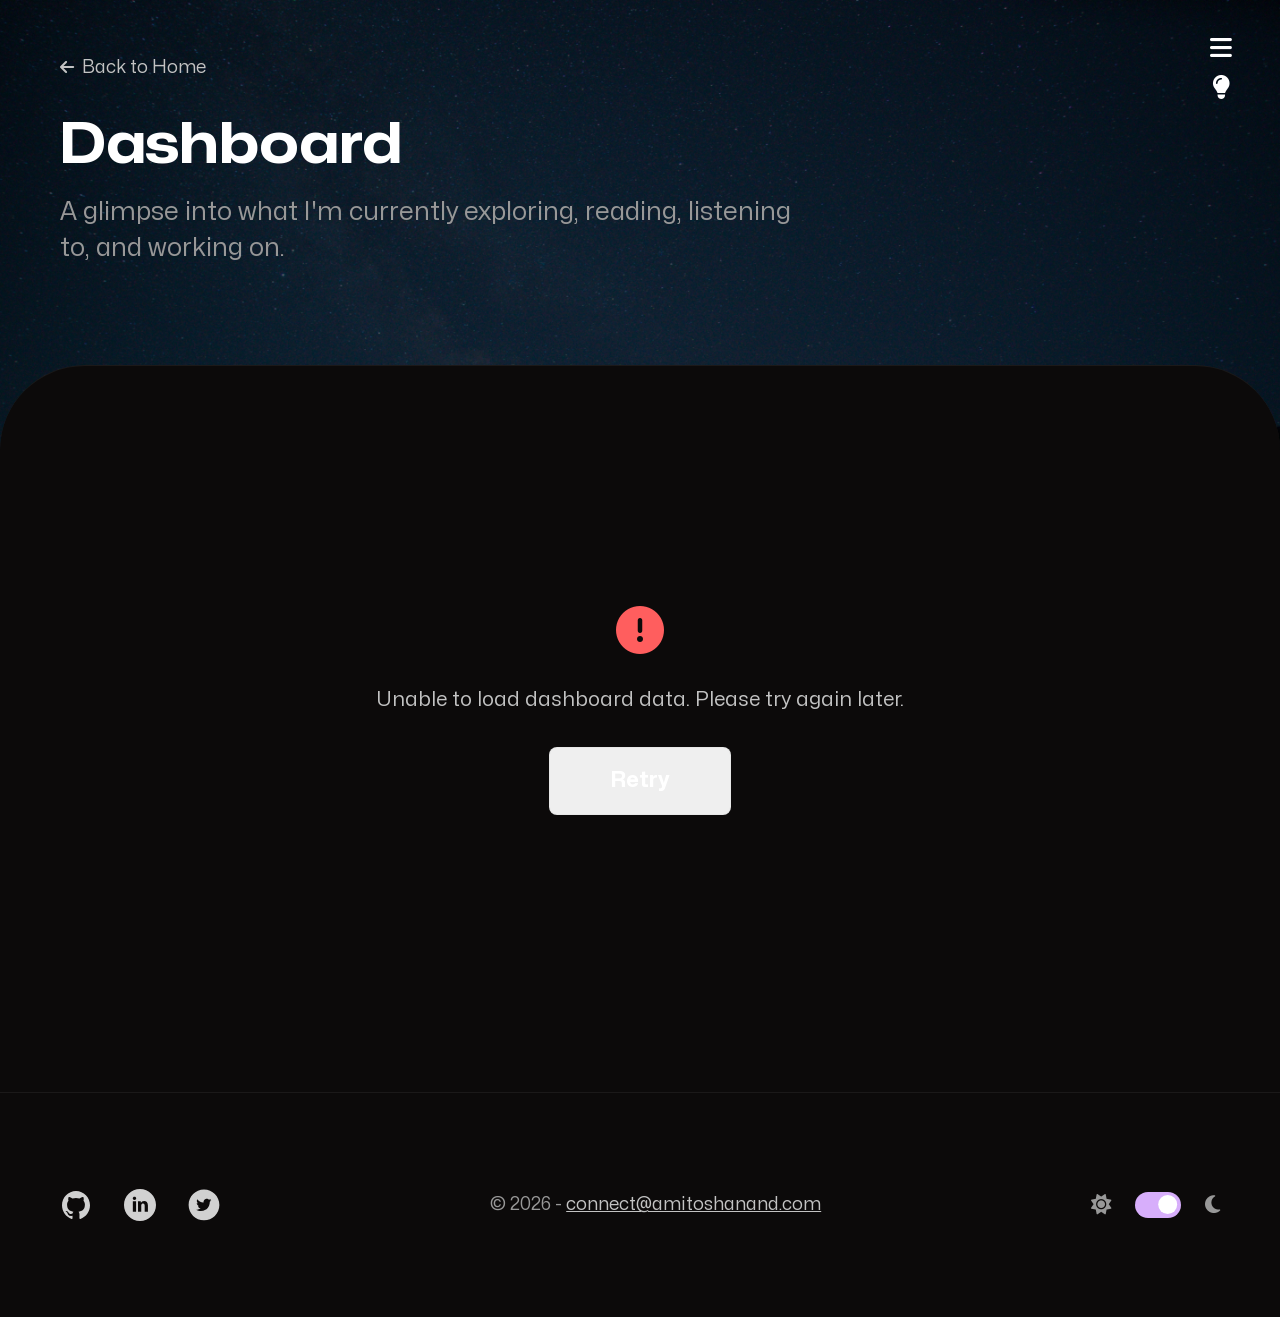
==== dashboard.html @ e934246b "Add dashboard page with API integration - Create dashboard.html with modern card-based layout - Add " ====
<!DOCTYPE html>
<html lang="en">

<head>
  <!-- Google tag (gtag.js) -->
  <script async src="https://www.googletagmanager.com/gtag/js?id=G-NV6HBB9VCB"></script>
  <script>
    window.dataLayer = window.dataLayer || [];
    function gtag(){dataLayer.push(arguments);}
    gtag('js', new Date());
    gtag('config', 'G-NV6HBB9VCB');
  </script>
  <meta charset="UTF-8" />
  <meta http-equiv="X-UA-Compatible" content="IE=edge" />
  <meta name="viewport" content="width=device-width, initial-scale=1.0" />
  <meta name="robots" content="index, follow" />

  <meta name="description"
    content="Dashboard - What I'm currently reading, listening to, and more." />

  <!-- Google / Search Engine Tags -->
  <meta itemprop="name" content="Amitosh Anand - Dashboard">
  <meta itemprop="description"
    content="Dashboard - What I'm currently reading, listening to, and more.">
  <meta itemprop="image" content="assets/images/sharing-card.png">

  <!-- Facebook Meta Tags -->
  <meta property="og:url" content="https://amitoshanand.com/dashboard">
  <meta property="og:type" content="website">
  <meta property="og:title" content="Amitosh Anand - Dashboard">
  <meta property="og:description"
    content="Dashboard - What I'm currently reading, listening to, and more.">
  <meta property="og:image" content="assets/images/sharing-card.png">

  <!-- Twitter Meta Tags -->
  <meta name="twitter:card" content="summary_large_image">
  <meta name="twitter:title" content="Amitosh Anand - Dashboard">
  <meta name="twitter:description"
    content="Dashboard - What I'm currently reading, listening to, and more.">
  <meta name="twitter:image" content="assets/images/sharing-card.png">

  <link rel="shortcut icon" href="assets/images/favicons.png" type="image/png" />
  <link rel="preload" href="assets/fonts/Mona-Sans.woff2" as="font" type="font/woff2" crossorigin />
  <link rel="stylesheet" href="style.css" />
  <link rel="stylesheet" href="https://cdnjs.cloudflare.com/ajax/libs/font-awesome/6.6.0/css/all.min.css">

  <title>Dashboard - Amitosh Anand</title>
</head>

<body>
  <div id="preloader"></div>

  <script>
    const theme = localStorage.getItem("theme") || "dark";
    document.body.classList.add(theme);
  </script>

  <header class="header dashboard-header">
    <div class="menu-btn-container">
      <div class="container">
        <button type="button" class="menu-btn"><i class="fas fa-bars"></i></button>
        <button id="dark-mode-toggle"><i id="toggle-icon" class="fa-solid fa-lightbulb"></i></button>
      </div>
    </div>

    <nav class="nav hidden">
      <ol class="nav-items">
        <li class="nav-item"><a href="index.html">Home</a></li>
        <li class="nav-item"><a href="index.html#work">My Work</a></li>
        <li class="nav-item"><a href="index.html#skills">My Skills</a></li>
        <li class="nav-item"><a href="#" class="active">Dashboard</a></li>
        <li class="nav-item">
          <a href="index.html#contact" data-focused="last-focused">Contact</a>
        </li>
      </ol>
    </nav>

    <div class="container">
      <div class="header-textbox dashboard-header-textbox">
        <a href="index.html" class="back-link">
          <i class="fas fa-arrow-left"></i> Back to Home
        </a>
        <h1 class="h1">
          <span>Dashboard</span>
        </h1>
        <p class="header-text">
          A glimpse into what I'm currently exploring, reading, listening to, and working on.
        </p>
      </div>
    </div>
  </header>

  <main>
    <section class="dashboard-section">
      <div class="container">
        <div class="dashboard-grid" id="dashboard-content">
          <!-- Loading State -->
          <div class="dashboard-loading" id="dashboard-loading">
            <div class="loading-spinner"></div>
            <p>Loading dashboard data...</p>
          </div>

          <!-- Error State -->
          <div class="dashboard-error" id="dashboard-error" style="display: none;">
            <i class="fas fa-exclamation-circle"></i>
            <p>Unable to load dashboard data. Please try again later.</p>
            <button class="btn btn-secondary" onclick="loadDashboardData()">Retry</button>
          </div>
        </div>
      </div>
    </section>
  </main>

  <footer class="footer">
    <div class="container">
      <div class="footer-content">
        <nav>
          <ol class="footer-links">
            <li class="footer-link">
              <a title="GitHub" href="https://github.com/amitex007" target="_blank" rel="noopener"><img
                  loading="lazy" src="assets/images/social-links/github.svg" alt="GitHub" /></a>
            </li>
            <li class="footer-link">
              <a title="Linkedin" href="https://www.linkedin.com/in/amitoshanand/" target="_blank"
                rel="noopener"><img loading="lazy" src="assets/images/social-links/linkedin.svg"
                  alt="Linkedin" /></a>
            </li>
            <li class="footer-link">
              <a title="Twitter" href="https://x.com/amitex007" target="_blank" rel="noopener"><img
                  loading="lazy" src="assets/images/social-links/twitter.svg" alt="Twitter" /></a>
            </li>
          </ol>
        </nav>
        <p class="footer-text">
          &copy; <span id="footer-year">2024</span> - <a class="text-light"
            href="mailto:connect@amitoshanand.com">connect@amitoshanand.com</a>
        </p>
        <label class="theme-switch" for="theme-switch">
          <i class="fas fa-sun"></i>
          <input type="checkbox" id="theme-switch" role="switch" />
          <i class="fas fa-moon"></i>
        </label>
      </div>
    </div>
  </footer>

  <script src="dashboard.js"></script>
</body>

</html>
---- style.css ----
/* --------------------------------- */
/* ----- Basic Setup -----*/
/* --------------------------------- */

@font-face {
  font-family: "Mona Sans";
  src: url("assets/fonts/Mona-Sans.woff2") format("woff2 supports variations"),
    url("assets/fonts/Mona-Sans.woff2") format("woff2-variations");
  font-display: swap;
  font-weight: 200 900;
  font-stretch: 75% 125%;
}

:root {
  --h1: 3.5rem;
  --h2: 3rem;
  --h3: 2.145rem;
  --h4: 1.5rem;
  --text-large: 1.6rem;
  --text-medium: 1.275rem;
  --text-small: 1.125rem;

  --gradient-brand: radial-gradient(
      at 60% 31%,
      rgb(255, 131, 139) 0px,
      transparent 50%
    ),
    radial-gradient(at 48% 98%, rgba(0, 255, 166, 0.707) 0px, transparent 50%),
    radial-gradient(at 84% 67%, rgb(255, 129, 125) 0px, transparent 50%),
    radial-gradient(at 16% 47%, rgb(255, 90, 112) 0px, transparent 50%),
    radial-gradient(at 73% 11%, rgb(115, 255, 225) 0px, transparent 50%),
    radial-gradient(at 49% 37%, rgba(255, 249, 89, 0.695) 0px, transparent 50%),
    radial-gradient(at 70% 21%, rgba(58, 255, 186, 0.715) 0px, transparent 50%);
  --easing: cubic-bezier(0.86, 0, 0.07, 1);

  --site-max-width: 1280px;
  --gutter-nano: 0.5rem;
  --gutter-micro: 1rem;
  --gutter-x-small: 1.5rem;
  --gutter-small: 2rem;
  --gutter-medium: 2.5rem;
  --gutter-large: 3rem;
  --gutter-x-large: 6rem;
  --gutter-huge: 12rem;

  --scroll-padding: 4.375rem;
  --radius: 85px;
}

#preloader{
  position: fixed;
  width:100%;
  height:100vh;
  background: #fff url('../img/preloader.gif') no-repeat center;
  z-index: 9999;
  transition: opacity 0.5s ease;    
}

.post-finish{
  opacity: 0;
  pointer-events: none;
}

body.dark {
  --bg-color-primary: #0c0a0a;
  --bg-color-secondary: #161211;
  --important: #fff;
  --sub: #c3c3c3;
  --body: #989898;
  --border: #c0c0c015;
  --border-dark: #c0c0c02f;
  --gradient-border: linear-gradient(to left bottom, #777, #0e0d0d);
  --shadow: 0 1rem 1rem #00000040;
}

body.light {
  --bg-color-primary: #fbfbfb;
  --bg-color-secondary: #ffffff;
  --important: #000;
  --sub: #111;
  --body: #585b63;
  --border: #62626234;
  --border-dark: #5e5e5e1f;
  --gradient-border: linear-gradient(to left bottom, #000000c6, #0e0d0d00);
  --shadow: 0 1rem 1rem rgba(0, 0, 0, 0.25);
}

*,
*::after,
*::before {
  margin: 0;
  padding: 0;
  box-sizing: inherit;
}

html {
  font-family: "Mona Sans", sans-serif;
  box-sizing: border-box;
  scroll-padding-top: var(--scroll-padding);
}

@media (max-width: 1200px) {
  html {
    font-size: 90%;
  }
}

@media (max-width: 645px) {
  html {
    font-size: 80%;
  }
}

body {
  font-size: var(--text-medium);
  color: var(--body);
  background-color: var(--bg-color-primary);
  line-height: 1.4;
  text-rendering: optimizeLegibility;
  overflow-x: hidden;
}

/* Improve media defaults */

picture,
svg,
img {
  display: block;
  max-inline-size: 100%;
  object-fit: contain;
}

textarea {
  resize: none;
}

/* --------------------------------- */
/* ----- Typography -----*/
/* --------------------------------- */

input,
textarea,
button {
  font: inherit;
}

p,
h1,
h2,
h3,
.h4 {
  overflow-wrap: break-word;
}

h1,
h2,
h3,
.h4 {
  font-stretch: 125%;
  line-height: 1.2;
  color: var(--important);
}

.h1 {
  font-size: var(--h1);
}

.h2 {
  font-size: var(--h2);
  text-align: center;
}

.h3 {
  font-size: var(--h3);
}

.h4 {
  font-size: var(--h4);
}

@media (max-width: 845px) {
  :root {
    --h1: 2.845rem;
    --h2: 2.45rem;
    --h3: 1.85rem;
  }
}

@media (max-width: 700px) {
  :root {
    --h1: 2.545rem;
  }
}

@media (max-width: 545px) {
  :root {
    --h1: 2.4rem;
    --text-large: 1.5rem;
  }
}

@media (max-width: 485px) {
  :root {
    --h1: 2.145rem;
    --h2: 1.875rem;
    --h3: 1.6rem;
    --text-large: 1.345rem;
  }
}

/* --------------------------------- */
/* ----- Utilities -----*/
/* --------------------------------- */

/* Center and constrain the width of page sections */

.container {
  max-inline-size: var(--site-max-width);
  margin-inline: auto;
  display: flex;
  flex-direction: column;
}

@media (max-width: 1375px) {
  :root {
    --site-max-width: 1160px;
  }
}

@media (max-width: 1275px) {
  .container {
    padding-inline: var(--gutter-small);
  }
}

@media (max-width: 1200px) {
  .container {
    padding-inline: var(--gutter-medium);
  }
}

@media (max-width: 575px) {
  .container {
    padding-inline: var(--gutter-small);
  }
}

/* disable scroll when menu is opened */

.lock-screen {
  overflow-y: hidden;
}

/* hides visually and removes from accessibility tree  */

.hidden {
  visibility: hidden;
  transform: translateX(-100%);
}

.transform {
  transform: translateY(6rem);
  opacity: 0;
}

.shown {
  transition: 0.1s;
  color: lightgrey;
}

/* --------------------------------- */
/* ----- Components -----*/
/* --------------------------------- */

.btn {
  font-size: 1.35rem;
  font-weight: 700;
  text-decoration: none;
  text-align: center;
  padding: 18px 60px;
  border-radius: var(--gutter-nano);
  transition: 0.3s all ease-in-out;
  cursor: pointer;
}

@media (max-width: 700px) {
  .btn {
    padding: 16px 48px;
  }
}

@media (max-width: 485px) {
  .btn {
    font-size: 1.2rem;
    padding: 14px 38px;
  }
}

.btn-cta {
  color: var(--bg-color-primary);
  background-color: var(--important);
}

body.dark .btn-cta:hover,
body.dark .btn-cta:focus {
  box-shadow: #ffffff40 0 0 0 var(--gutter-nano);
}

body.light .btn-cta:hover,
body.light .btn-cta:focus {
  box-shadow: #07070733 0 0 0 var(--gutter-nano);
}

.btn-secondary {
  border: 1px solid var(--border-dark);
  color: var(--important);
}

.btn-secondary:hover,
.btn-secondary:focus {
  border-color: var(--important);
}

.link {
  display: inline-block;
  font-weight: 600;
  font-size: var(--text-small);
  padding: var(--gutter-nano) 0;
  text-decoration: none;
  color: var(--important);
  position: relative;
}

.link::after,
.link::before {
  content: "";
  width: 100%;
  height: 1px;
  margin-block-start: var(--gutter-nano);
  position: absolute;
  bottom: -1px;
  left: 0;
  transition: 300ms;
}

body.dark .link::before {
  background-color: #d3d3d357;
}

body.dark .link::after {
  background-color: white;
}

body.light .link::before {
  background-color: lightgray;
}

body.light .link::after {
  background-color: black;
}

.link::after {
  background-color: white;
  transform-origin: left;
  transform: scaleX(0);
}

.link:hover::after,
.link:focus::after {
  transform: scaleX(1);
}

/* --------------------------------- */
/* ----- Layout -----*/
/* --------------------------------- */

section:not(:first-child) {
  padding-block-start: var(--gutter-huge);
}

section:first-child {
  padding-block-start: 7rem;
}

@media (max-width: 885px) {
  :root {
    --gutter-huge: 8rem;
    --gutter-x-large: 4rem;
  }
}

main {
  border-top: 1px solid var(--border);
  border-top-left-radius: var(--radius);
  border-top-right-radius: var(--radius);
  background-color: var(--bg-color-primary);
  transform: translateY(calc(-1 * var(--radius)));
}

@media (max-width: 1185px) {
  :root {
    --radius: 45px;
  }
}


/* --------------------------------- */
/* ----- Menu Button -----*/
/* --------------------------------- */
.typed-color {
  color: #ff335c; /* Set your desired color here */
}

.menu-btn-container {
  background: transparent;
  position: fixed;
  width: 100%;
  top: var(--gutter-x-small);
  left: 2%;
  z-index: 4;
}

.menu-btn {
  display: block;
  margin-inline-start: auto;
  /* border: 1px solid var(--border-dark); */
  inline-size: 50px;
  font-size: 25px;
  padding-block: var(--gutter-nano);
  /* border-radius: var(--gutter-large); */
  text-decoration: none;
  background-color: transparent;
  color: var(--important);
  cursor: pointer;
  border: none;
}

.menu-btn,
.nav-items a {
  font-stretch: 125%;
  font-weight: 900;
}

/* --------------------------------- */
/* ----- Navigation -----*/
/* --------------------------------- */

.nav {
  min-block-size: 100vh;
  position: fixed;
  width: 100%;
  background-color: #ff5e99;
  background-image: var(--gradient-brand);
  transition: 450ms var(--easing);
  z-index: 3;
}

.nav-items {
  position: absolute;
  top: 50%;
  left: 15%;
  transform: translateY(-50%) translateX(-15%);
  list-style-type: none;
}

.nav-item:not(:last-child) {
  margin-block-end: var(--gutter-x-small);
}

.nav-item a {
  display: inline-block;
  font-size: var(--h2);
  text-decoration: none;
  color: #fff;
}

.nav-item a::after {
  content: "";
  display: block;
  block-size: var(--gutter-nano);
  width: 100%;
  transform: scale(0);
  transform-origin: left;
  background-color: white;
  transition: transform 250ms var(--easing);
}

.nav-item a:hover::after,
.nav-item a:focus::after {
  transform: scale(1);
}

/* --------------------------------- */
/* ----- Header -----*/
/* --------------------------------- */

.header {
  min-block-size: calc(100vh + var(--radius));
  background-attachment: fixed;
  background-size: cover;
  background-position: center;
  background-repeat: no-repeat;
  position: relative;
}

body.dark .header {
  background-image: linear-gradient(#0000009c, #000000ab),
    url("assets/images/astro-bg.jpg");
}

body.light .header {
  background-image: linear-gradient(#ffffff21, #ffffffbe),
    url("assets/images/landscape-sm.jpg");
}

.header-textbox {
  position: absolute;
  top: 50%;
  transform: translateY(-50%);
}

.h1 span {
  display: block;
}

.header-text {
  font-size: var(--text-large);
  font-weight: 400;
  max-inline-size: 745px;
  margin-block-start: var(--gutter-micro);
  margin-block-end: var(--gutter-medium);
}

@media (max-width: 1200px) {
  .header-text {
    max-inline-size: 685px;
  }
}

@media (max-width: 845px) {
  .header-text {
    max-inline-size: 585px;
  }
}

.header-btns {
  display: inline-flex;
  gap: var(--gutter-x-small);
}

@media (max-width: 580px) {
  .header-textbox {
    left: 0;
    text-align: center;
    padding-inline: 0.6rem;
  }
}
@media (max-width: 560px) {

  .header-btns {
    flex-direction: column;
    width: 80%;
  }
}

/* --------------------------------- */
/* ----- Clients -----*/
/* --------------------------------- */

.logos {
  display: flex;
  justify-content: space-around;
  align-items: flex-start;
  padding-block-start: var(--gutter-x-large);
}

@media (max-width: 885px) {
  .logos {
    padding-block-start: calc(
      var(--gutter-x-large) + var(--gutter-x-large) - 2rem
    );
  }
}

.logo-group {
  display: flex;
  flex-direction: column;
  align-items: center;
  justify-content: center;
  position: relative;
}

.logo {
  position: absolute;
  top: 0;
  max-block-size: 60px;
  max-inline-size: 150px;
  transition: all 2.4s cubic-bezier(0.25, 1, 0.5, 1);
}

.logo-head {
  display: inline-flex;
  width: 150px;
  height: 150px;
  margin-bottom: 16px;
  transition: all 2.4s cubic-bezier(0.25, 1, 0.5, 1);
}

@media (max-width: 845px) {
  .logo {
    max-inline-size: 100px;
  }

  .logo-group:last-child {
    display: none;
  }
}

@media (max-width: 580px) {
  .logo {
    max-inline-size: 85px;
  }
}

.logo.hide {
  opacity: 0;
}

.logo.to-top {
  transform: scale(0.4) translateY(-150px);
}

.logo.to-bottom {
  transform: scale(0.4) translateY(150px);
}

body.dark .logo {
  filter: invert(97%) grayscale(100%) opacity(0.6);
}

body.light .logo {
  filter: grayscale(100%) opacity(0.6);
}

/* --------------------------------- */
/* ----- Work -----*/
/* --------------------------------- */

.work-boxes {
  padding-block-start: var(--gutter-x-large);
}

.work-box {
  display: flex;
  justify-content: space-between;
  align-items: center;
}

@media (max-width: 1045px) {
  .work-boxes {
    max-inline-size: fit-content;
    margin-inline: auto;
  }

  .work-box {
    flex-direction: column-reverse;
    align-items: flex-start;
  }

  .work-img {
    margin-block-end: var(--gutter-medium);
  }
}

.work-box:not(:last-child) {
  margin-block-end: var(--gutter-huge);
}

@media (max-width: 1285px) {
  .work-box:not(:last-child) {
    margin-block-end: 8rem;
  }
}

.work-img,
.work-textbox {
  flex-basis: 49%;
}

.work-img {
  max-inline-size: 785px;
  transition: 0.6s all;
}

/* .work-img,
.education-img {
  max-width: 100%;
  max-height: 300px;
} */
body.light .work-img {
  box-shadow: var(--shadow);
}

.work-textbox {
  max-inline-size: 445px;
}

@media (max-width: 885px) {
  .work h2 {
    margin-block-start: 45px;
  }
}

@media (max-width: 485px) {
  .work h2 {
    margin-block-start: 0;
  }
}

.work-text {
  margin-block: var(--gutter-micro);
}

.work-technologies {
  list-style-position: inside;
  list-style-type: disc;
  margin-block-end: var(--gutter-x-small);
}

.work-links {
  display: inline-flex;
  align-items: center;
  gap: var(--gutter-x-small);
}

.work-links img {
  block-size: 28px;
  inline-size: 28px;
}

body.dark .work-links img {
  filter: invert(1);
}

/* Github icon */

.work-links > a:last-child {
  transition: 0.3s transform ease-in;
}

.work-links > a:last-child:hover,
.work-links > a:last-child:focus {
  transform: scale(1.1);
}

.work-text,
.contact-text,
.work-technologies {
  font-weight: 300;
}

.work-textbox h3,
.work-text,
.work-technologies,
.work-links {
  --delay: 0.2s;
  animation: slide-up 0.6s cubic-bezier(0.16, 1, 0.3, 1) both;
  animation-play-state: paused;
}

.work-text {
  animation-delay: var(--delay);
}

.work-technologies {
  animation-delay: calc(var(--delay) * 1.5);
}

.work-links {
  animation-delay: calc(var(--delay) * 2);
}

@keyframes slide-up {
  from {
    transform: translateY(45px);
    opacity: 0;
  }

  to {
    transform: none;
    opacity: 1;
  }
}


/* --------------------------------- */
/* ----- Education -----*/
/* --------------------------------- */

.education-boxes {
  padding-block-start: var(--gutter-x-large);
}

.education-box {
  display: flex;
  justify-content: space-between;
  align-items: center;
}

@media (max-width: 1045px) {
  .education-boxes {
    max-inline-size: fit-content;
    margin-inline: auto;
  }

  .education-box {
    flex-direction: column-reverse;
    align-items: flex-start;
  }

  .education-img {
    margin-block-end: var(--gutter-medium);
  }
}

.education-box:not(:last-child) {
  margin-block-end: var(--gutter-huge);
}

@media (max-width: 1285px) {
  .education-box:not(:last-child) {
    margin-block-end: 8rem;
  }
}

.education-img,
.education-textbox {
  flex-basis: 49%;
}

.education-img {
  max-inline-size: 300px;
  transition: 0.6s all;
}

body.light .education-img {
  box-shadow: var(--shadow);
}

.education-textbox {
  max-inline-size: 445px;
}

@media (max-width: 885px) {
  .education h2 {
    margin-block-start: 45px;
  }
}

@media (max-width: 485px) {
  .education h2 {
    margin-block-start: 0;
  }
}

.education-text {
  margin-block: var(--gutter-micro);
}

.education-technologies {
  list-style-position: inside;
  list-style-type: disc;
  margin-block-end: var(--gutter-x-small);
}

.education-links {
  display: inline-flex;
  align-items: center;
  gap: var(--gutter-x-small);
}

.education-links img {
  block-size: 28px;
  inline-size: 28px;
}

body.dark .education-links img {
  filter: invert(1);
}

/* Github icon */

.education-links > a:last-child {
  transition: 0.3s transform ease-in;
}

.education-links > a:last-child:hover,
.education-links > a:last-child:focus {
  transform: scale(1.1);
}

.education-text,
.contact-text,
.education-technologies {
  font-weight: 300;
}

.education-textbox h3,
.education-text,
.education-technologies,
.education-links {
  --delay: 0.2s;
  animation: slide-up 0.6s cubic-bezier(0.16, 1, 0.3, 1) both;
  animation-play-state: paused;
}

.education-text {
  animation-delay: var(--delay);
}

.education-technologies {
  animation-delay: calc(var(--delay) * 1.5);
}

.education-links {
  animation-delay: calc(var(--delay) * 2);
}

@keyframes slide-up {
  from {
    transform: translateY(45px);
    opacity: 0;
  }

  to {
    transform: none;
    opacity: 1;
  }
}

/* updated changes for education image */
.education-box {
  display: flex;
  justify-content: space-between;
  align-items: center;
}

@media (max-width: 1045px) {
  .education-boxes {
    max-inline-size: fit-content;
    margin-inline: auto;
  }

  .education-box {
    flex-direction: column-reverse;
    align-items: center; /* Center align on mobile */
  }

  .education-img {
    margin-block-end: var(--gutter-medium);
    margin-inline: auto; /* Center the image */
  }

  .education-textbox {
    text-align: center; /* Center the text for better alignment on mobile */
  }
}

/* Additional styling for very small screens */
@media (max-width: 485px) {
  .education-box {
    flex-direction: column;
    align-items: center;
  }

  .education-img {
    margin-inline: auto; /* Ensure the image stays centered */
    margin-block-end: var(--gutter-medium);
  }

  .education-textbox {
    text-align: center; /* Keep text centered on very small screens */
  }
}

.education-img {
  max-inline-size: 300px;
  transition: 0.6s all;
  box-shadow: none; /* Remove shadow */
}

body.light .education-img {
  box-shadow: none; /* Ensure shadow is removed for the light theme */
}

/* --------------------------------- */
/* ----- Articles -----*/
/* --------------------------------- */

.article-boxes {
  display: flex;
  flex-flow: row wrap;
  gap: 3.5%;
  margin-block-start: var(--gutter-x-large);
}

.article-box {
  flex-basis: 31%;
  border: 1px solid var(--border);
  padding: var(--gutter-medium) var(--gutter-small);
  border-radius: var(--gutter-nano);
  background-color: var(--bg-color-secondary);
}

.article-textbox {
  height: 100%;
  display: flex;
  flex-direction: column;
}

.article-text {
  font-size: var(--text-small);
  margin-block: var(--gutter-x-small);
}

.article-info {
  display: flex;
  justify-content: space-between;
  margin-block-start: auto;
}

.reaction-count {
  display: inline-flex;
  align-items: center;
  gap: var(--gutter-nano);
  font-size: initial;
}

@media (max-width: 985px) {
  .article-boxes {
    max-inline-size: 685px;
    margin-inline: auto;
    justify-content: center;
    gap: 4%;
  }

  .article-box:nth-of-type(2),
  .article-box:nth-of-type(3) {
    flex-basis: 48%;
  }

  .article-box:last-child {
    display: none;
  }
}

@media (max-width: 650px) {
  .article-box:nth-child(2),
  .article-box:nth-child(3),
  .article-box:last-child {
    flex-basis: 100%;
  }

  .featured-article {
    margin-block-end: 0;
  }

  .article-box:not(:last-child) {
    margin-block-end: var(--gutter-x-small);
  }

  .article-box:last-child {
    display: block;
  }
}

/* --------------------------------- */
/* ----- Featured article -----*/
/* --------------------------------- */

.featured-article {
  flex-basis: 100%;
  display: flex;
  align-items: center;
  justify-content: space-between;
  margin-block-end: 44.8px;
}

@media (max-width: 985px) {
  .featured-article {
    margin-block-end: 24.4px;
    flex-direction: column-reverse;
  }
}

.featured-article .article-textbox {
  flex-basis: 44%;
}

.featured-article h3 {
  margin-block-start: var(--gutter-x-small);
}

.featured-article .article-illustration {
  flex-basis: 50%;
}

.article-illustration img {
  border-radius: var(--gutter-nano);
}

.featured-article .article-text {
  font-size: var(--text-medium);
}

.featured-article .article-info {
  justify-content: flex-start;
  gap: var(--gutter-medium);
}

/* --------------------------------- */
/* ----- Testimonials -----*/
/* --------------------------------- */

.testimonials {
  display: grid;
  grid-template-columns: repeat(3, 1fr);
  gap: 1px;
  margin-block-start: var(--gutter-x-large);
  list-style-type: none;
  background-image: linear-gradient(
    rgba(88, 88, 88, 0.297),
    rgba(214, 214, 214, 0.082)
  );
}

@media (max-width: 1100px) {
  .testimonials {
    grid-template-columns: repeat(2, 1fr);
  }
}

@media (max-width: 645px) {
  .testimonials {
    grid-template-columns: 1fr;
  }
}

.testimonial {
  display: flex;
  flex-direction: column;
  padding: var(--gutter-small);
  background-color: var(--bg-color-primary);
}

.testimonial-text {
  font-size: var(--text-small);
  margin-block-end: var(--gutter-x-small);
  font-family: 'Sanchez', serif;
  /* font-size: 1.2em; */
  /* line-height: 1.5em; */
  font-style: italic;
}

.testimonial-author {
  margin-block-start: auto;
  display: flex;
  align-items: center;
  gap: var(--gutter-micro);
}

.testimonial-author-name {
  margin-block-end: 0.3rem;
}

.testimonial-author-name,
.testimonial-author-job {
  font-size: initial;
}

.testimonial-author > img {
  block-size: 52px;
  inline-size: 52px;
  border-radius: 50%;
  background-color: var(--bg-color-secondary);
}

/* --------------------------------- */
/* ----- Skills -----*/
/* --------------------------------- */

.skills-imgs {
  display: flex;
  flex-flow: row wrap;
  justify-content: center;
  gap: var(--gutter-x-large);
  padding-block-start: var(--gutter-x-large);
}

.skills-img {
  block-size: 135px;
  inline-size: 135px;
}

@media (max-width: 1100px) {
  .skills-img {
    block-size: 100px;
    inline-size: 100px;
  }
}

@media (max-width: 810px) {
  .skills-img {
    block-size: 85px;
    inline-size: 85px;
  }
}

@media (max-width: 675px) {
  .skills-imgs {
    gap: var(--gutter-large);
  }
  .skills-img {
    block-size: 70px;
    inline-size: 70px;
  }
}

@media (max-width: 340px) {
  .skills-img {
    block-size: 55px;
    inline-size: 55px;
  }
}

/* --------------------------------- */
/* ----- Contact -----*/
/* --------------------------------- */

.contact-content {
  display: grid;
  grid-template-columns: minmax(245px, 35%) 1fr;
  margin-block: var(--gutter-x-large);
  border: 1px solid var(--border);
  border-radius: var(--gutter-nano);
}

@media (max-width: 1032px) {
  .contact-content {
    display: flex;
    flex-direction: column-reverse;
    max-inline-size: 845px;
    margin-inline: auto;
  }
}

.contact-textbox,
.contact-form {
  padding: var(--gutter-large) var(--gutter-small);
}

.hire-alert {
  display: inline-flex;
  align-items: center;
  gap: var(--gutter-nano);
  font-size: initial;
  padding: var(--gutter-nano) var(--gutter-micro);
  border-radius: var(--gutter-small);
  position: relative;
  z-index: 1;
  margin-block-end: var(--gutter-small);
  color: var(--important);
}

.hire-alert::before,
.hire-alert::after {
  content: "";
  position: absolute;
  inset: 0;
  border-radius: inherit;
}

.hire-alert::after {
  background-image: var(--gradient-border);
  z-index: -2;
}

.hire-alert::before {
  background-color: var(--bg-color-primary);
  inset: 1px;
  z-index: -1;
}

.indicator {
  display: inline-block;
  block-size: var(--gutter-nano);
  inline-size: var(--gutter-nano);
  border-radius: 50%;
  background-color: red;
  animation: blink 550ms alternate infinite var(--easing);
}

@keyframes blink {
  100% {
    opacity: 0;
  }
}

.contact-text {
  margin-block-end: var(--gutter-small);
}

.signatures {
  inline-size: 150px;
}

body.light .signatures {
  filter: invert(1);
}

.contact-form {
  background-color: var(--bg-color-secondary);
  border-top-right-radius: var(--gutter-nano);
  border-bottom-right-radius: var(--gutter-nano);
}

.form-field label,
.form-field input,
.form-field textarea {
  display: block;
  width: 100%;
}

.form-field label {
  color: var(--important);
}

.form-field input,
.form-field textarea {
  font-size: var(--text-small);
  color: var(--sub);
  border: none;
  outline: none;
  border-bottom: 1px solid var(--border);
  background-color: transparent;
}

.form-field input:focus,
.form-field textarea:focus {
  border-color: #888;
}

.form-field input,
.form-field textarea {
  margin-block-end: var(--gutter-small);
  padding: var(--gutter-nano);
  margin-inline: var(--gutter-nano);
}

.form-field label {
  font-size: var(--text-small);
  margin-block-end: var(--gutter-nano);
  margin-inline-start: var(--gutter-nano);
}

.contact-form button[type="submit"] {
  border: none;
}

/* --------------------------------- */
/* ----- Footer -----*/
/* --------------------------------- */

.footer {
  border-top: 1px solid var(--border);
  padding-block: var(--gutter-x-large);
}

.footer-content {
  display: flex;
  align-items: center;
  justify-content: space-between;
}

@media (max-width: 875px) {
  .footer-content {
    flex-direction: column-reverse;
    gap: var(--gutter-small);
  }
  .footer-text {
    text-align: center;
  }
}

.footer-text {
  font-size: var(--text-small);
}

.footer-text a {
  color: var(--sub);
}

.footer-links {
  display: flex;
  gap: var(--gutter-small);
  list-style-type: none;
}

@media (max-width: 1040px) {
  .footer-links {
    gap: var(--gutter-micro);
  }
}

.footer-link img {
  block-size: 32px;
  inline-size: 32px;
}

.footer-link a {
  opacity: 0.875;
  transition: 225ms ease-in opacity;
}

.footer-link a:hover {
  opacity: 1;
}

body.dark .footer-link img {
  filter: invert(1);
}

.theme-switch {
  /* Track */

  --track-size: calc(var(--thumb-size) * 2);
  --track-padding: 0.225rem;
  --track-inactive: hsl(80 0% 80%);
  --track-active: #d7aefb;

  --track-color-inactive: var(--track-inactive);
  --track-color-active: var(--track-active);

  /* Thumb */

  --thumb-position: 0%;
  --thumb-size: 1.2rem;
  --thumb: hsl(0 0% 100%);
  --thumb-highlight: hsla(0, 0%, 0%, 0.056);

  --thumb-color: var(--thumb);
  --thumb-color-highlight: var(--thumb-highlight);
}

.theme-switch {
  display: flex;
  align-items: center;
  gap: 2ch;
  user-select: none;
  -webkit-tap-highlight-color: transparent;
}

.theme-switch > span,
.theme-switch > input {
  cursor: pointer;
}

.theme-switch span {
  font-size: 1rem;
  color: var(--sub);
}

.theme-switch > input {
  -webkit-appearance: none;
  -moz-appearance: none;
  appearance: none;
  box-sizing: content-box;
  inline-size: var(--track-size);
  block-size: var(--thumb-size);
  padding: var(--track-padding);
  background-color: var(--track-color-inactive);
  border-radius: var(--track-size);
}

.theme-switch > input::after {
  display: block;
  content: "";
  inline-size: var(--thumb-size);
  block-size: var(--thumb-size);
  background-color: var(--thumb-color);
  border-radius: 50%;
  transform: translateX(var(--thumb-position));
  transition: 500ms all cubic-bezier(0.45, 0.05, 0.22, 1.3);
}

#dark-mode-toggle {
  display: block;
  margin-inline-start: auto;
  inline-size: 50px;
  /* padding-block: var(--gutter-nano); */
  text-decoration: none;
  background-color: transparent;
  color: var(--important);
  cursor: pointer;
  border: none;
  font-weight: 900;
}

#toggle-icon {
  font-size: 24px;
  transition: color 0.3s ease;
}


.dark-selection{
  color:#888888;
}
input:checked {
  --thumb-position: 100%;
  background-color: var(--track-active);
}

.type-wrapper {
  display: inline-flex;
}
.dynamic-typer {
  color: #198b3ff3;
}

@media (max-width: 845px) {
  .dynamic-typer {
    justify-content: center;
  }
}

.dynamic-type-wrapper {
  display: inline-flex;
}


.social-links{
  text-align: left;
  padding-bottom: 40px;
  padding-top: 10px;
}

@media (max-width: 580px) {
  .social-links {
    text-align: center;
  }
}

.social-links a{
  color:rgb(136, 130, 130);
  transition: all 0.3s;
  background: transparent;
  padding-right: 30px;
}

.social-links a:hover{
  color:rgb(3, 3, 3);
}

#cvloader {
  display: none;
  border: 4px solid #f3f3f3;
  border-radius: 50%;
  border-top: 4px solid #3498db;
  width: 60px;
  height: 60px;
  animation: spin 2s linear infinite;
}
@keyframes spin {
  0% { transform: rotate(0deg); }
  100% { transform: rotate(360deg); }
}

/* CAPTCHA Styling */
.g-recaptcha {
  margin: 1rem 0;
  display: flex;
  justify-content: center;
}

.g-recaptcha > div {
  margin: 0 auto;
}

/* Dark theme CAPTCHA adjustments */
.dark .g-recaptcha {
  filter: invert(1) hue-rotate(180deg);
}

/* Responsive CAPTCHA */
@media (max-width: 480px) {
  .g-recaptcha {
    transform: scale(0.8);
    transform-origin: center;
  }
}

/* --------------------------------- */
/* ----- Dashboard -----*/
/* --------------------------------- */

.dashboard-header {
  min-block-size: 50vh;
}

.dashboard-header-textbox {
  top: 40%;
}

.back-link {
  display: inline-flex;
  align-items: center;
  gap: var(--gutter-nano);
  color: var(--sub);
  text-decoration: none;
  font-size: var(--text-small);
  margin-block-end: var(--gutter-small);
  transition: color 0.3s ease;
}

.back-link:hover {
  color: var(--important);
}

.back-link i {
  font-size: 0.9em;
}

.dashboard-section {
  padding-block: var(--gutter-x-large);
}

.dashboard-grid {
  display: grid;
  grid-template-columns: repeat(auto-fit, minmax(320px, 1fr));
  gap: var(--gutter-medium);
  padding-block-start: var(--gutter-small);
}

@media (max-width: 700px) {
  .dashboard-grid {
    grid-template-columns: 1fr;
  }
}

.dashboard-loading,
.dashboard-error {
  grid-column: 1 / -1;
  display: flex;
  flex-direction: column;
  align-items: center;
  justify-content: center;
  padding: var(--gutter-x-large);
  text-align: center;
  color: var(--sub);
}

.loading-spinner {
  width: 48px;
  height: 48px;
  border: 4px solid var(--border);
  border-top-color: var(--important);
  border-radius: 50%;
  animation: spinner 1s linear infinite;
  margin-block-end: var(--gutter-small);
}

@keyframes spinner {
  to {
    transform: rotate(360deg);
  }
}

.dashboard-error i {
  font-size: 3rem;
  color: #ff5e5e;
  margin-block-end: var(--gutter-small);
}

.dashboard-error button {
  margin-block-start: var(--gutter-small);
}

.dashboard-card {
  background-color: var(--bg-color-secondary);
  border: 1px solid var(--border);
  border-radius: var(--gutter-micro);
  padding: var(--gutter-medium);
  transition: transform 0.3s ease, box-shadow 0.3s ease;
}

.dashboard-card:hover {
  transform: translateY(-4px);
  box-shadow: var(--shadow);
}

.dashboard-card.wide-card {
  grid-column: 1 / -1;
}

@media (min-width: 900px) {
  .dashboard-card.wide-card {
    grid-column: span 2;
  }
}

.card-header {
  display: flex;
  align-items: center;
  gap: var(--gutter-micro);
  margin-block-end: var(--gutter-small);
  padding-block-end: var(--gutter-micro);
  border-bottom: 1px solid var(--border);
}

.card-icon {
  font-size: 1.4rem;
  color: var(--sub);
}

.reading-card .card-icon { color: #4ade80; }
.music-card .card-icon { color: #1db954; }
.watching-card .card-icon { color: #e50914; }
.gaming-card .card-icon { color: #6366f1; }
.learning-card .card-icon { color: #f59e0b; }
.activity-card .card-icon { color: #06b6d4; }
.stats-card .card-icon { color: #ec4899; }
.quote-card .card-icon { color: #a78bfa; }

.card-header h3 {
  font-size: 1.1rem;
  font-weight: 600;
  color: var(--important);
}

.card-content {
  display: flex;
  flex-direction: column;
  gap: var(--gutter-micro);
}

.card-media {
  display: flex;
  gap: var(--gutter-micro);
}

.card-cover {
  width: 80px;
  height: 80px;
  object-fit: cover;
  border-radius: var(--gutter-nano);
  flex-shrink: 0;
}

.card-cover-placeholder {
  width: 80px;
  height: 80px;
  display: flex;
  align-items: center;
  justify-content: center;
  background-color: var(--border);
  border-radius: var(--gutter-nano);
  flex-shrink: 0;
}

.card-cover-placeholder i {
  font-size: 2rem;
  color: var(--sub);
}

.card-details {
  display: flex;
  flex-direction: column;
  gap: 4px;
  min-width: 0;
}

.card-title {
  font-size: 1rem;
  font-weight: 600;
  color: var(--important);
  overflow: hidden;
  text-overflow: ellipsis;
  white-space: nowrap;
}

.card-subtitle,
.card-album,
.card-instructor {
  font-size: 0.9rem;
  color: var(--sub);
  overflow: hidden;
  text-overflow: ellipsis;
  white-space: nowrap;
}

.card-tag,
.card-platform {
  display: inline-block;
  font-size: 0.75rem;
  padding: 2px 8px;
  background-color: var(--border);
  border-radius: var(--gutter-small);
  color: var(--sub);
  margin-block-start: 4px;
}

.card-stat,
.card-achievement {
  display: inline-flex;
  align-items: center;
  gap: 4px;
  font-size: 0.85rem;
  color: var(--sub);
  margin-block-start: 4px;
}

.card-achievement i {
  color: #f59e0b;
}

.now-playing,
.recently-played {
  display: inline-flex;
  align-items: center;
  gap: 6px;
  font-size: 0.8rem;
  color: var(--sub);
  margin-block-start: 8px;
}

.now-playing {
  color: #1db954;
}

.playing-indicator {
  display: inline-block;
  width: 8px;
  height: 8px;
  background-color: #1db954;
  border-radius: 50%;
  animation: pulse-playing 1.5s ease-in-out infinite;
}

@keyframes pulse-playing {
  0%, 100% { opacity: 1; transform: scale(1); }
  50% { opacity: 0.5; transform: scale(0.8); }
}

.progress-bar {
  width: 100%;
  height: 6px;
  background-color: var(--border);
  border-radius: 3px;
  overflow: hidden;
  margin-block-start: var(--gutter-micro);
}

.progress-fill {
  height: 100%;
  background: linear-gradient(90deg, #4ade80, #22c55e);
  border-radius: 3px;
  transition: width 0.5s ease;
}

.progress-text {
  font-size: 0.8rem;
  color: var(--sub);
}

.card-link {
  display: inline-flex;
  align-items: center;
  gap: 6px;
  font-size: 0.9rem;
  color: var(--important);
  text-decoration: none;
  margin-block-start: var(--gutter-micro);
  padding-block-start: var(--gutter-micro);
  border-top: 1px solid var(--border);
  transition: color 0.3s ease;
}

.card-link:hover {
  color: var(--sub);
}

.card-link i {
  font-size: 0.75em;
}

.activity-list {
  list-style: none;
  display: flex;
  flex-direction: column;
  gap: var(--gutter-micro);
}

.activity-item {
  display: flex;
  align-items: center;
  gap: var(--gutter-micro);
  padding: var(--gutter-nano);
  border-radius: var(--gutter-nano);
  transition: background-color 0.3s ease;
}

.activity-item:hover {
  background-color: var(--border);
}

.activity-icon {
  width: 32px;
  height: 32px;
  display: flex;
  align-items: center;
  justify-content: center;
  background-color: var(--border);
  border-radius: 50%;
  flex-shrink: 0;
}

.activity-icon i {
  font-size: 0.85rem;
  color: var(--sub);
}

.activity-text {
  flex: 1;
  font-size: 0.95rem;
  color: var(--important);
  overflow: hidden;
  text-overflow: ellipsis;
  white-space: nowrap;
}

.activity-time {
  font-size: 0.8rem;
  color: var(--sub);
  flex-shrink: 0;
}

.stats-grid {
  display: grid;
  grid-template-columns: repeat(auto-fit, minmax(100px, 1fr));
  gap: var(--gutter-small);
  text-align: center;
}

.stat-item {
  display: flex;
  flex-direction: column;
  gap: 4px;
}

.stat-value {
  font-size: 2rem;
  font-weight: 700;
  color: var(--important);
}

.stat-label {
  font-size: 0.85rem;
  color: var(--sub);
  text-transform: capitalize;
}

.dashboard-quote {
  font-size: 1.2rem;
  font-style: italic;
  color: var(--important);
  line-height: 1.6;
  text-align: center;
  padding: var(--gutter-small);
}

.quote-author {
  font-size: 0.95rem;
  color: var(--sub);
  text-align: center;
  margin-block-start: var(--gutter-micro);
}
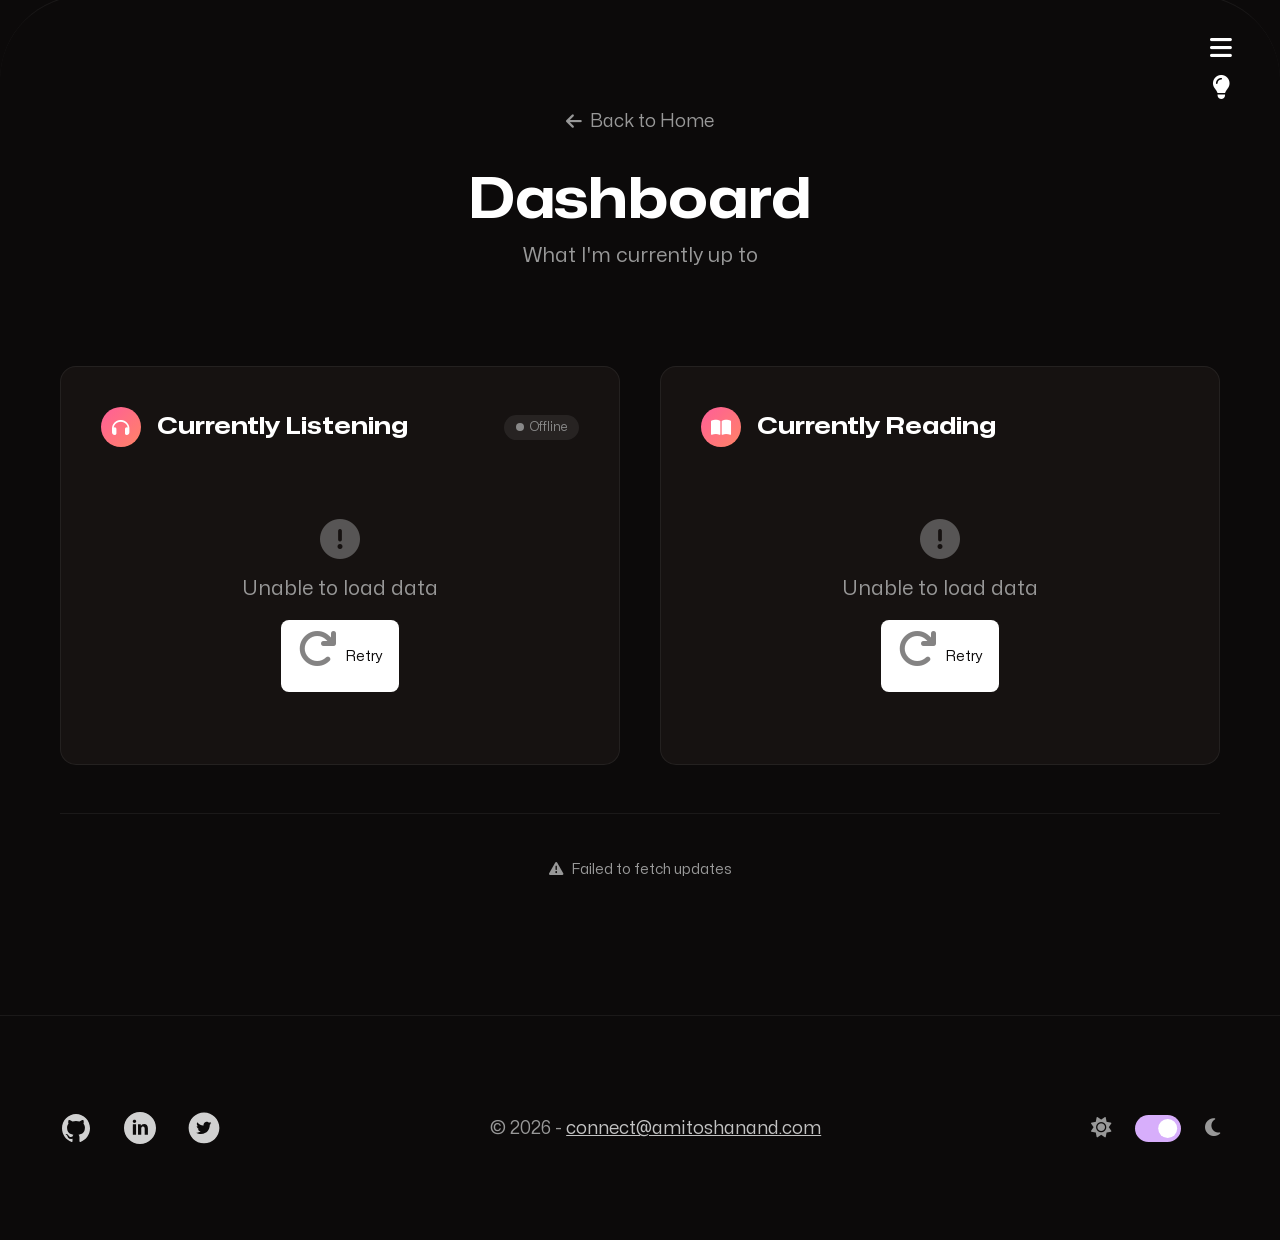
==== commit 849f4a86: "Add responsive dashboard page with API integration - Create dashboard.html with modern card-based la" ====
--- a/dashboard.html
+++ b/dashboard.html
@@ -15,47 +15,37 @@
   <meta name="viewport" content="width=device-width, initial-scale=1.0" />
   <meta name="robots" content="index, follow" />
 
-  <meta name="description"
-    content="Dashboard - What I'm currently reading, listening to, and more." />
+  <meta name="description" content="Dashboard - See what Amitosh is currently reading, listening to, and more." />
 
-  <!-- Google / Search Engine Tags -->
   <meta itemprop="name" content="Amitosh Anand - Dashboard">
-  <meta itemprop="description"
-    content="Dashboard - What I'm currently reading, listening to, and more.">
-  <meta itemprop="image" content="assets/images/sharing-card.png">
+  <meta itemprop="description" content="Dashboard - See what Amitosh is currently reading, listening to, and more.">
 
-  <!-- Facebook Meta Tags -->
   <meta property="og:url" content="https://amitoshanand.com/dashboard">
   <meta property="og:type" content="website">
   <meta property="og:title" content="Amitosh Anand - Dashboard">
-  <meta property="og:description"
-    content="Dashboard - What I'm currently reading, listening to, and more.">
-  <meta property="og:image" content="assets/images/sharing-card.png">
+  <meta property="og:description" content="Dashboard - See what Amitosh is currently reading, listening to, and more.">
 
-  <!-- Twitter Meta Tags -->
   <meta name="twitter:card" content="summary_large_image">
   <meta name="twitter:title" content="Amitosh Anand - Dashboard">
-  <meta name="twitter:description"
-    content="Dashboard - What I'm currently reading, listening to, and more.">
-  <meta name="twitter:image" content="assets/images/sharing-card.png">
+  <meta name="twitter:description" content="Dashboard - See what Amitosh is currently reading, listening to, and more.">
 
   <link rel="shortcut icon" href="assets/images/favicons.png" type="image/png" />
   <link rel="preload" href="assets/fonts/Mona-Sans.woff2" as="font" type="font/woff2" crossorigin />
   <link rel="stylesheet" href="style.css" />
   <link rel="stylesheet" href="https://cdnjs.cloudflare.com/ajax/libs/font-awesome/6.6.0/css/all.min.css">
+  <script src="script.js" defer></script>
+  <script src="dashboard.js" defer></script>
 
   <title>Dashboard - Amitosh Anand</title>
 </head>
 
 <body>
-  <div id="preloader"></div>
-
   <script>
     const theme = localStorage.getItem("theme") || "dark";
     document.body.classList.add(theme);
   </script>
 
-  <header class="header dashboard-header">
+  <header class="dashboard-header">
     <div class="menu-btn-container">
       <div class="container">
         <button type="button" class="menu-btn"><i class="fas fa-bars"></i></button>
@@ -74,41 +64,63 @@
         </li>
       </ol>
     </nav>
+  </header>
 
+  <main class="dashboard-main">
     <div class="container">
-      <div class="header-textbox dashboard-header-textbox">
+      <div class="dashboard-hero">
         <a href="index.html" class="back-link">
           <i class="fas fa-arrow-left"></i> Back to Home
         </a>
-        <h1 class="h1">
-          <span>Dashboard</span>
-        </h1>
-        <p class="header-text">
-          A glimpse into what I'm currently exploring, reading, listening to, and working on.
+        <h1 class="h1 dashboard-title">Dashboard</h1>
+        <p class="dashboard-subtitle">What I'm currently up to</p>
+      </div>
+
+      <div class="dashboard-grid">
+        <!-- Currently Listening Card -->
+        <div class="dashboard-card listening-card" id="listening-card">
+          <div class="card-header">
+            <div class="card-icon">
+              <i class="fas fa-headphones"></i>
+            </div>
+            <h2 class="card-title">Currently Listening</h2>
+            <div class="status-indicator" id="playing-status">
+              <span class="pulse"></span>
+              <span class="status-text">Live</span>
+            </div>
+          </div>
+          <div class="card-content" id="listening-content">
+            <div class="loading-state">
+              <div class="spinner"></div>
+              <p>Loading...</p>
+            </div>
+          </div>
+        </div>
+
+        <!-- Currently Reading Card -->
+        <div class="dashboard-card reading-card" id="reading-card">
+          <div class="card-header">
+            <div class="card-icon">
+              <i class="fas fa-book-open"></i>
+            </div>
+            <h2 class="card-title">Currently Reading</h2>
+          </div>
+          <div class="card-content" id="reading-content">
+            <div class="loading-state">
+              <div class="spinner"></div>
+              <p>Loading...</p>
+            </div>
+          </div>
+        </div>
+      </div>
+
+      <div class="dashboard-footer">
+        <p class="last-updated" id="last-updated">
+          <i class="fas fa-clock"></i>
+          <span>Fetching latest data...</span>
         </p>
       </div>
     </div>
-  </header>
-
-  <main>
-    <section class="dashboard-section">
-      <div class="container">
-        <div class="dashboard-grid" id="dashboard-content">
-          <!-- Loading State -->
-          <div class="dashboard-loading" id="dashboard-loading">
-            <div class="loading-spinner"></div>
-            <p>Loading dashboard data...</p>
-          </div>
-
-          <!-- Error State -->
-          <div class="dashboard-error" id="dashboard-error" style="display: none;">
-            <i class="fas fa-exclamation-circle"></i>
-            <p>Unable to load dashboard data. Please try again later.</p>
-            <button class="btn btn-secondary" onclick="loadDashboardData()">Retry</button>
-          </div>
-        </div>
-      </div>
-    </section>
   </main>
 
   <footer class="footer">
@@ -117,23 +129,24 @@
         <nav>
           <ol class="footer-links">
             <li class="footer-link">
-              <a title="GitHub" href="https://github.com/amitex007" target="_blank" rel="noopener"><img
-                  loading="lazy" src="assets/images/social-links/github.svg" alt="GitHub" /></a>
+              <a title="GitHub" href="https://github.com/amitex007" target="_blank" rel="noopener">
+                <img loading="lazy" src="assets/images/social-links/github.svg" alt="GitHub" />
+              </a>
             </li>
             <li class="footer-link">
-              <a title="Linkedin" href="https://www.linkedin.com/in/amitoshanand/" target="_blank"
-                rel="noopener"><img loading="lazy" src="assets/images/social-links/linkedin.svg"
-                  alt="Linkedin" /></a>
+              <a title="Linkedin" href="https://www.linkedin.com/in/amitoshanand/" target="_blank" rel="noopener">
+                <img loading="lazy" src="assets/images/social-links/linkedin.svg" alt="Linkedin" />
+              </a>
             </li>
             <li class="footer-link">
-              <a title="Twitter" href="https://x.com/amitex007" target="_blank" rel="noopener"><img
-                  loading="lazy" src="assets/images/social-links/twitter.svg" alt="Twitter" /></a>
+              <a title="Twitter" href="https://x.com/amitex007" target="_blank" rel="noopener">
+                <img loading="lazy" src="assets/images/social-links/twitter.svg" alt="Twitter" />
+              </a>
             </li>
           </ol>
         </nav>
         <p class="footer-text">
-          &copy; <span id="footer-year">2024</span> - <a class="text-light"
-            href="mailto:connect@amitoshanand.com">connect@amitoshanand.com</a>
+          &copy; <span>2024</span> - <a class="text-light" href="mailto:connect@amitoshanand.com">connect@amitoshanand.com</a>
         </p>
         <label class="theme-switch" for="theme-switch">
           <i class="fas fa-sun"></i>
@@ -143,8 +156,6 @@
       </div>
     </div>
   </footer>
-
-  <script src="dashboard.js"></script>
 </body>
 
 </html>
--- a/style.css
+++ b/style.css
@@ -1600,25 +1600,35 @@
 }
 
 /* --------------------------------- */
-/* ----- Dashboard -----*/
+/* ----- Dashboard Page -----*/
 /* --------------------------------- */
 
 .dashboard-header {
-  min-block-size: 50vh;
-}
-
-.dashboard-header-textbox {
-  top: 40%;
+  min-height: auto;
+  padding-block: var(--gutter-medium);
+  background-color: var(--bg-color-primary);
+}
+
+.dashboard-main {
+  background-color: var(--bg-color-primary);
+  min-height: calc(100vh - 200px);
+  padding-block: var(--gutter-large);
+}
+
+.dashboard-hero {
+  text-align: center;
+  margin-bottom: var(--gutter-x-large);
+  padding-top: 4rem;
 }
 
 .back-link {
   display: inline-flex;
   align-items: center;
-  gap: var(--gutter-nano);
-  color: var(--sub);
+  gap: 0.5rem;
+  color: var(--body);
   text-decoration: none;
   font-size: var(--text-small);
-  margin-block-end: var(--gutter-small);
+  margin-bottom: var(--gutter-small);
   transition: color 0.3s ease;
 }
 
@@ -1626,63 +1636,20 @@
   color: var(--important);
 }
 
-.back-link i {
-  font-size: 0.9em;
-}
-
-.dashboard-section {
-  padding-block: var(--gutter-x-large);
+.dashboard-title {
+  margin-bottom: var(--gutter-nano);
+}
+
+.dashboard-subtitle {
+  font-size: var(--text-medium);
+  color: var(--body);
 }
 
 .dashboard-grid {
   display: grid;
-  grid-template-columns: repeat(auto-fit, minmax(320px, 1fr));
+  grid-template-columns: repeat(auto-fit, minmax(min(100%, 320px), 1fr));
   gap: var(--gutter-medium);
-  padding-block-start: var(--gutter-small);
-}
-
-@media (max-width: 700px) {
-  .dashboard-grid {
-    grid-template-columns: 1fr;
-  }
-}
-
-.dashboard-loading,
-.dashboard-error {
-  grid-column: 1 / -1;
-  display: flex;
-  flex-direction: column;
-  align-items: center;
-  justify-content: center;
-  padding: var(--gutter-x-large);
-  text-align: center;
-  color: var(--sub);
-}
-
-.loading-spinner {
-  width: 48px;
-  height: 48px;
-  border: 4px solid var(--border);
-  border-top-color: var(--important);
-  border-radius: 50%;
-  animation: spinner 1s linear infinite;
-  margin-block-end: var(--gutter-small);
-}
-
-@keyframes spinner {
-  to {
-    transform: rotate(360deg);
-  }
-}
-
-.dashboard-error i {
-  font-size: 3rem;
-  color: #ff5e5e;
-  margin-block-end: var(--gutter-small);
-}
-
-.dashboard-error button {
-  margin-block-start: var(--gutter-small);
+  margin-bottom: var(--gutter-large);
 }
 
 .dashboard-card {
@@ -1698,290 +1665,551 @@
   box-shadow: var(--shadow);
 }
 
-.dashboard-card.wide-card {
-  grid-column: 1 / -1;
-}
-
-@media (min-width: 900px) {
-  .dashboard-card.wide-card {
-    grid-column: span 2;
-  }
-}
-
 .card-header {
   display: flex;
   align-items: center;
   gap: var(--gutter-micro);
-  margin-block-end: var(--gutter-small);
-  padding-block-end: var(--gutter-micro);
-  border-bottom: 1px solid var(--border);
+  margin-bottom: var(--gutter-medium);
+  flex-wrap: wrap;
 }
 
 .card-icon {
-  font-size: 1.4rem;
-  color: var(--sub);
-}
-
-.reading-card .card-icon { color: #4ade80; }
-.music-card .card-icon { color: #1db954; }
-.watching-card .card-icon { color: #e50914; }
-.gaming-card .card-icon { color: #6366f1; }
-.learning-card .card-icon { color: #f59e0b; }
-.activity-card .card-icon { color: #06b6d4; }
-.stats-card .card-icon { color: #ec4899; }
-.quote-card .card-icon { color: #a78bfa; }
-
-.card-header h3 {
+  width: 40px;
+  height: 40px;
+  border-radius: 50%;
+  background: linear-gradient(135deg, #ff5e99, #ff8366);
+  display: flex;
+  align-items: center;
+  justify-content: center;
+  color: white;
+  font-size: 1.1rem;
+  flex-shrink: 0;
+}
+
+.card-title {
+  font-size: var(--h4);
+  color: var(--important);
+  flex: 1;
+  min-width: 0;
+}
+
+.status-indicator {
+  display: flex;
+  align-items: center;
+  gap: 0.4rem;
+  padding: 0.25rem 0.75rem;
+  background-color: rgba(0, 255, 136, 0.15);
+  border-radius: 1rem;
+  font-size: 0.75rem;
+  color: #00ff88;
+}
+
+.status-indicator.inactive {
+  background-color: rgba(136, 136, 136, 0.15);
+  color: #888;
+}
+
+.status-indicator .pulse {
+  width: 8px;
+  height: 8px;
+  background-color: #00ff88;
+  border-radius: 50%;
+  animation: pulse 1.5s infinite;
+}
+
+.status-indicator.inactive .pulse {
+  background-color: #888;
+  animation: none;
+}
+
+@keyframes pulse {
+  0%, 100% {
+    opacity: 1;
+    transform: scale(1);
+  }
+  50% {
+    opacity: 0.5;
+    transform: scale(0.8);
+  }
+}
+
+.card-content {
+  min-height: 120px;
+}
+
+.loading-state,
+.empty-state,
+.error-state {
+  display: flex;
+  flex-direction: column;
+  align-items: center;
+  justify-content: center;
+  min-height: 120px;
+  color: var(--body);
+  text-align: center;
+  padding: var(--gutter-small);
+}
+
+.spinner {
+  width: 32px;
+  height: 32px;
+  border: 3px solid var(--border);
+  border-top-color: var(--important);
+  border-radius: 50%;
+  animation: spin 1s linear infinite;
+  margin-bottom: var(--gutter-micro);
+}
+
+@keyframes spin {
+  to {
+    transform: rotate(360deg);
+  }
+}
+
+.empty-state i,
+.error-state i {
+  font-size: 2.5rem;
+  margin-bottom: var(--gutter-micro);
+  opacity: 0.5;
+}
+
+.empty-hint {
+  font-size: 0.85rem;
+  opacity: 0.7;
+  margin-top: 0.5rem;
+}
+
+.retry-btn {
+  margin-top: var(--gutter-micro);
+  padding: 0.5rem 1rem;
+  background-color: var(--important);
+  color: var(--bg-color-primary);
+  border: none;
+  border-radius: 0.5rem;
+  cursor: pointer;
+  font-size: 0.9rem;
+  display: inline-flex;
+  align-items: center;
+  gap: 0.5rem;
+  transition: opacity 0.3s ease;
+}
+
+.retry-btn:hover {
+  opacity: 0.9;
+}
+
+.song-link {
+  display: block;
+  text-decoration: none;
+  color: inherit;
+}
+
+.song-info {
+  display: flex;
+  gap: var(--gutter-medium);
+  align-items: flex-start;
+}
+
+.album-art-wrapper {
+  position: relative;
+  flex-shrink: 0;
+}
+
+.album-art {
+  width: 100px;
+  height: 100px;
+  border-radius: 8px;
+  object-fit: cover;
+  box-shadow: 0 4px 12px rgba(0, 0, 0, 0.3);
+}
+
+.playing-animation {
+  position: absolute;
+  bottom: 8px;
+  right: 8px;
+  display: flex;
+  align-items: flex-end;
+  gap: 2px;
+  padding: 4px 6px;
+  background-color: rgba(0, 0, 0, 0.7);
+  border-radius: 4px;
+}
+
+.playing-animation span {
+  width: 3px;
+  height: 12px;
+  background-color: #1DB954;
+  border-radius: 2px;
+  animation: soundwave 0.8s ease-in-out infinite;
+}
+
+.playing-animation span:nth-child(1) {
+  animation-delay: 0s;
+}
+
+.playing-animation span:nth-child(2) {
+  animation-delay: 0.2s;
+}
+
+.playing-animation span:nth-child(3) {
+  animation-delay: 0.4s;
+}
+
+@keyframes soundwave {
+  0%, 100% {
+    height: 4px;
+  }
+  50% {
+    height: 14px;
+  }
+}
+
+.song-details {
+  flex: 1;
+  min-width: 0;
+}
+
+.song-name {
   font-size: 1.1rem;
   font-weight: 600;
   color: var(--important);
-}
-
-.card-content {
+  margin-bottom: 0.25rem;
+  word-wrap: break-word;
+  overflow-wrap: break-word;
+}
+
+.song-artist {
+  font-size: 0.95rem;
+  color: var(--sub);
+  margin-bottom: 0.25rem;
+}
+
+.song-album {
+  font-size: 0.85rem;
+  color: var(--body);
+  opacity: 0.8;
+}
+
+.spotify-badge {
+  display: inline-flex;
+  align-items: center;
+  gap: 0.5rem;
+  margin-top: var(--gutter-small);
+  padding: 0.5rem 1rem;
+  background-color: #1DB954;
+  color: white;
+  border-radius: 2rem;
+  font-size: 0.85rem;
+  font-weight: 500;
+  transition: transform 0.3s ease, background-color 0.3s ease;
+}
+
+.spotify-badge:hover {
+  background-color: #1ed760;
+  transform: scale(1.02);
+}
+
+.spotify-badge i {
+  font-size: 1.1rem;
+}
+
+.books-list {
   display: flex;
   flex-direction: column;
-  gap: var(--gutter-micro);
-}
-
-.card-media {
-  display: flex;
-  gap: var(--gutter-micro);
-}
-
-.card-cover {
-  width: 80px;
-  height: 80px;
+  gap: var(--gutter-small);
+}
+
+.book-item {
+  display: flex;
+  gap: var(--gutter-small);
+  padding: var(--gutter-small);
+  background-color: var(--bg-color-primary);
+  border-radius: 8px;
+  transition: transform 0.3s ease;
+}
+
+.book-item:hover {
+  transform: translateX(4px);
+}
+
+.book-cover {
+  width: 60px;
+  height: 90px;
   object-fit: cover;
-  border-radius: var(--gutter-nano);
-  flex-shrink: 0;
-}
-
-.card-cover-placeholder {
-  width: 80px;
-  height: 80px;
+  border-radius: 4px;
+  box-shadow: 0 2px 8px rgba(0, 0, 0, 0.2);
+}
+
+.book-cover-placeholder {
+  width: 60px;
+  height: 90px;
+  background-color: var(--border);
+  border-radius: 4px;
   display: flex;
   align-items: center;
   justify-content: center;
-  background-color: var(--border);
-  border-radius: var(--gutter-nano);
-  flex-shrink: 0;
-}
-
-.card-cover-placeholder i {
-  font-size: 2rem;
-  color: var(--sub);
-}
-
-.card-details {
-  display: flex;
-  flex-direction: column;
-  gap: 4px;
+  color: var(--body);
+  font-size: 1.5rem;
+}
+
+.book-details {
+  flex: 1;
   min-width: 0;
 }
 
-.card-title {
+.book-title {
   font-size: 1rem;
   font-weight: 600;
   color: var(--important);
-  overflow: hidden;
-  text-overflow: ellipsis;
-  white-space: nowrap;
-}
-
-.card-subtitle,
-.card-album,
-.card-instructor {
+  margin-bottom: 0.25rem;
+}
+
+.book-author {
   font-size: 0.9rem;
-  color: var(--sub);
-  overflow: hidden;
-  text-overflow: ellipsis;
-  white-space: nowrap;
-}
-
-.card-tag,
-.card-platform {
-  display: inline-block;
+  color: var(--body);
+}
+
+.book-progress {
+  display: flex;
+  align-items: center;
+  gap: 0.5rem;
+  margin-top: 0.5rem;
+}
+
+.progress-bar {
+  flex: 1;
+  height: 4px;
+  background-color: #1DB954;
+  border-radius: 2px;
+}
+
+.book-progress span {
   font-size: 0.75rem;
-  padding: 2px 8px;
-  background-color: var(--border);
-  border-radius: var(--gutter-small);
-  color: var(--sub);
-  margin-block-start: 4px;
-}
-
-.card-stat,
-.card-achievement {
+  color: var(--body);
+}
+
+.dashboard-footer {
+  text-align: center;
+  padding-top: var(--gutter-medium);
+  border-top: 1px solid var(--border);
+}
+
+.last-updated {
   display: inline-flex;
   align-items: center;
-  gap: 4px;
-  font-size: 0.85rem;
-  color: var(--sub);
-  margin-block-start: 4px;
-}
-
-.card-achievement i {
-  color: #f59e0b;
-}
-
-.now-playing,
-.recently-played {
-  display: inline-flex;
-  align-items: center;
-  gap: 6px;
-  font-size: 0.8rem;
-  color: var(--sub);
-  margin-block-start: 8px;
-}
-
-.now-playing {
-  color: #1db954;
-}
-
-.playing-indicator {
-  display: inline-block;
-  width: 8px;
-  height: 8px;
-  background-color: #1db954;
-  border-radius: 50%;
-  animation: pulse-playing 1.5s ease-in-out infinite;
-}
-
-@keyframes pulse-playing {
-  0%, 100% { opacity: 1; transform: scale(1); }
-  50% { opacity: 0.5; transform: scale(0.8); }
-}
-
-.progress-bar {
-  width: 100%;
-  height: 6px;
-  background-color: var(--border);
-  border-radius: 3px;
-  overflow: hidden;
-  margin-block-start: var(--gutter-micro);
-}
-
-.progress-fill {
-  height: 100%;
-  background: linear-gradient(90deg, #4ade80, #22c55e);
-  border-radius: 3px;
-  transition: width 0.5s ease;
-}
-
-.progress-text {
-  font-size: 0.8rem;
-  color: var(--sub);
-}
-
-.card-link {
-  display: inline-flex;
-  align-items: center;
-  gap: 6px;
+  gap: 0.5rem;
   font-size: 0.9rem;
-  color: var(--important);
-  text-decoration: none;
-  margin-block-start: var(--gutter-micro);
-  padding-block-start: var(--gutter-micro);
-  border-top: 1px solid var(--border);
-  transition: color 0.3s ease;
-}
-
-.card-link:hover {
-  color: var(--sub);
-}
-
-.card-link i {
-  font-size: 0.75em;
-}
-
-.activity-list {
-  list-style: none;
-  display: flex;
-  flex-direction: column;
-  gap: var(--gutter-micro);
-}
-
-.activity-item {
-  display: flex;
-  align-items: center;
-  gap: var(--gutter-micro);
-  padding: var(--gutter-nano);
-  border-radius: var(--gutter-nano);
-  transition: background-color 0.3s ease;
-}
-
-.activity-item:hover {
-  background-color: var(--border);
-}
-
-.activity-icon {
-  width: 32px;
-  height: 32px;
-  display: flex;
-  align-items: center;
+  color: var(--body);
+  flex-wrap: wrap;
   justify-content: center;
-  background-color: var(--border);
-  border-radius: 50%;
-  flex-shrink: 0;
-}
-
-.activity-icon i {
-  font-size: 0.85rem;
-  color: var(--sub);
-}
-
-.activity-text {
-  flex: 1;
-  font-size: 0.95rem;
-  color: var(--important);
-  overflow: hidden;
-  text-overflow: ellipsis;
-  white-space: nowrap;
-}
-
-.activity-time {
-  font-size: 0.8rem;
-  color: var(--sub);
-  flex-shrink: 0;
-}
-
-.stats-grid {
-  display: grid;
-  grid-template-columns: repeat(auto-fit, minmax(100px, 1fr));
-  gap: var(--gutter-small);
-  text-align: center;
-}
-
-.stat-item {
-  display: flex;
-  flex-direction: column;
-  gap: 4px;
-}
-
-.stat-value {
-  font-size: 2rem;
-  font-weight: 700;
-  color: var(--important);
-}
-
-.stat-label {
-  font-size: 0.85rem;
-  color: var(--sub);
-  text-transform: capitalize;
-}
-
-.dashboard-quote {
-  font-size: 1.2rem;
-  font-style: italic;
-  color: var(--important);
-  line-height: 1.6;
-  text-align: center;
-  padding: var(--gutter-small);
-}
-
-.quote-author {
-  font-size: 0.95rem;
-  color: var(--sub);
-  text-align: center;
-  margin-block-start: var(--gutter-micro);
-}
-
+}
+
+.update-date {
+  opacity: 0.7;
+}
+
+/* --------------------------------- */
+/* ----- Dashboard Responsive -----*/
+/* --------------------------------- */
+
+@media (max-width: 768px) {
+  .dashboard-hero {
+    padding-top: 5rem;
+  }
+
+  .dashboard-grid {
+    grid-template-columns: 1fr;
+    gap: var(--gutter-small);
+  }
+
+  .dashboard-card {
+    padding: var(--gutter-small);
+  }
+
+  .card-header {
+    gap: var(--gutter-nano);
+  }
+
+  .card-icon {
+    width: 36px;
+    height: 36px;
+    font-size: 1rem;
+  }
+
+  .card-title {
+    font-size: 1.1rem;
+  }
+}
+
+@media (max-width: 480px) {
+  .dashboard-main {
+    padding-block: var(--gutter-medium);
+  }
+
+  .dashboard-hero {
+    padding-top: 4.5rem;
+    margin-bottom: var(--gutter-medium);
+  }
+
+  .dashboard-title {
+    font-size: 1.8rem;
+  }
+
+  .dashboard-subtitle {
+    font-size: 1rem;
+  }
+
+  .dashboard-grid {
+    gap: var(--gutter-small);
+  }
+
+  .dashboard-card {
+    padding: var(--gutter-small);
+    border-radius: var(--gutter-nano);
+  }
+
+  .song-info {
+    flex-direction: column;
+    align-items: center;
+    text-align: center;
+    gap: var(--gutter-small);
+  }
+
+  .album-art {
+    width: 140px;
+    height: 140px;
+  }
+
+  .song-details {
+    width: 100%;
+  }
+
+  .song-name {
+    font-size: 1.1rem;
+  }
+
+  .song-artist {
+    font-size: 0.9rem;
+  }
+
+  .song-album {
+    font-size: 0.8rem;
+  }
+
+  .spotify-badge {
+    width: 100%;
+    justify-content: center;
+  }
+
+  .card-header {
+    flex-direction: column;
+    align-items: flex-start;
+    gap: var(--gutter-nano);
+  }
+
+  .status-indicator {
+    margin-left: 0;
+  }
+
+  .book-item {
+    padding: var(--gutter-nano);
+  }
+
+  .book-cover {
+    width: 50px;
+    height: 75px;
+  }
+
+  .book-cover-placeholder {
+    width: 50px;
+    height: 75px;
+  }
+
+  .last-updated {
+    flex-direction: column;
+    gap: 0.25rem;
+  }
+
+  .update-date {
+    font-size: 0.8rem;
+  }
+}
+
+@media (max-width: 380px) {
+  .dashboard-hero {
+    padding-top: 4rem;
+  }
+
+  .dashboard-title {
+    font-size: 1.6rem;
+  }
+
+  .dashboard-card {
+    padding: var(--gutter-nano);
+  }
+
+  .card-title {
+    font-size: 1rem;
+  }
+
+  .album-art {
+    width: 120px;
+    height: 120px;
+  }
+
+  .song-name {
+    font-size: 1rem;
+  }
+
+  .spotify-badge {
+    font-size: 0.8rem;
+    padding: 0.4rem 0.8rem;
+  }
+
+  .empty-state i,
+  .error-state i {
+    font-size: 2rem;
+  }
+
+  .empty-state p,
+  .error-state p {
+    font-size: 0.9rem;
+  }
+}
+
+@media (max-width: 320px) {
+  .dashboard-hero {
+    padding-top: 3.5rem;
+  }
+
+  .dashboard-title {
+    font-size: 1.4rem;
+  }
+
+  .dashboard-subtitle {
+    font-size: 0.9rem;
+  }
+
+  .card-icon {
+    width: 32px;
+    height: 32px;
+    font-size: 0.9rem;
+  }
+
+  .album-art {
+    width: 100px;
+    height: 100px;
+  }
+
+  .playing-animation {
+    bottom: 4px;
+    right: 4px;
+    padding: 3px 5px;
+  }
+
+  .playing-animation span {
+    width: 2px;
+    height: 10px;
+  }
+}
+
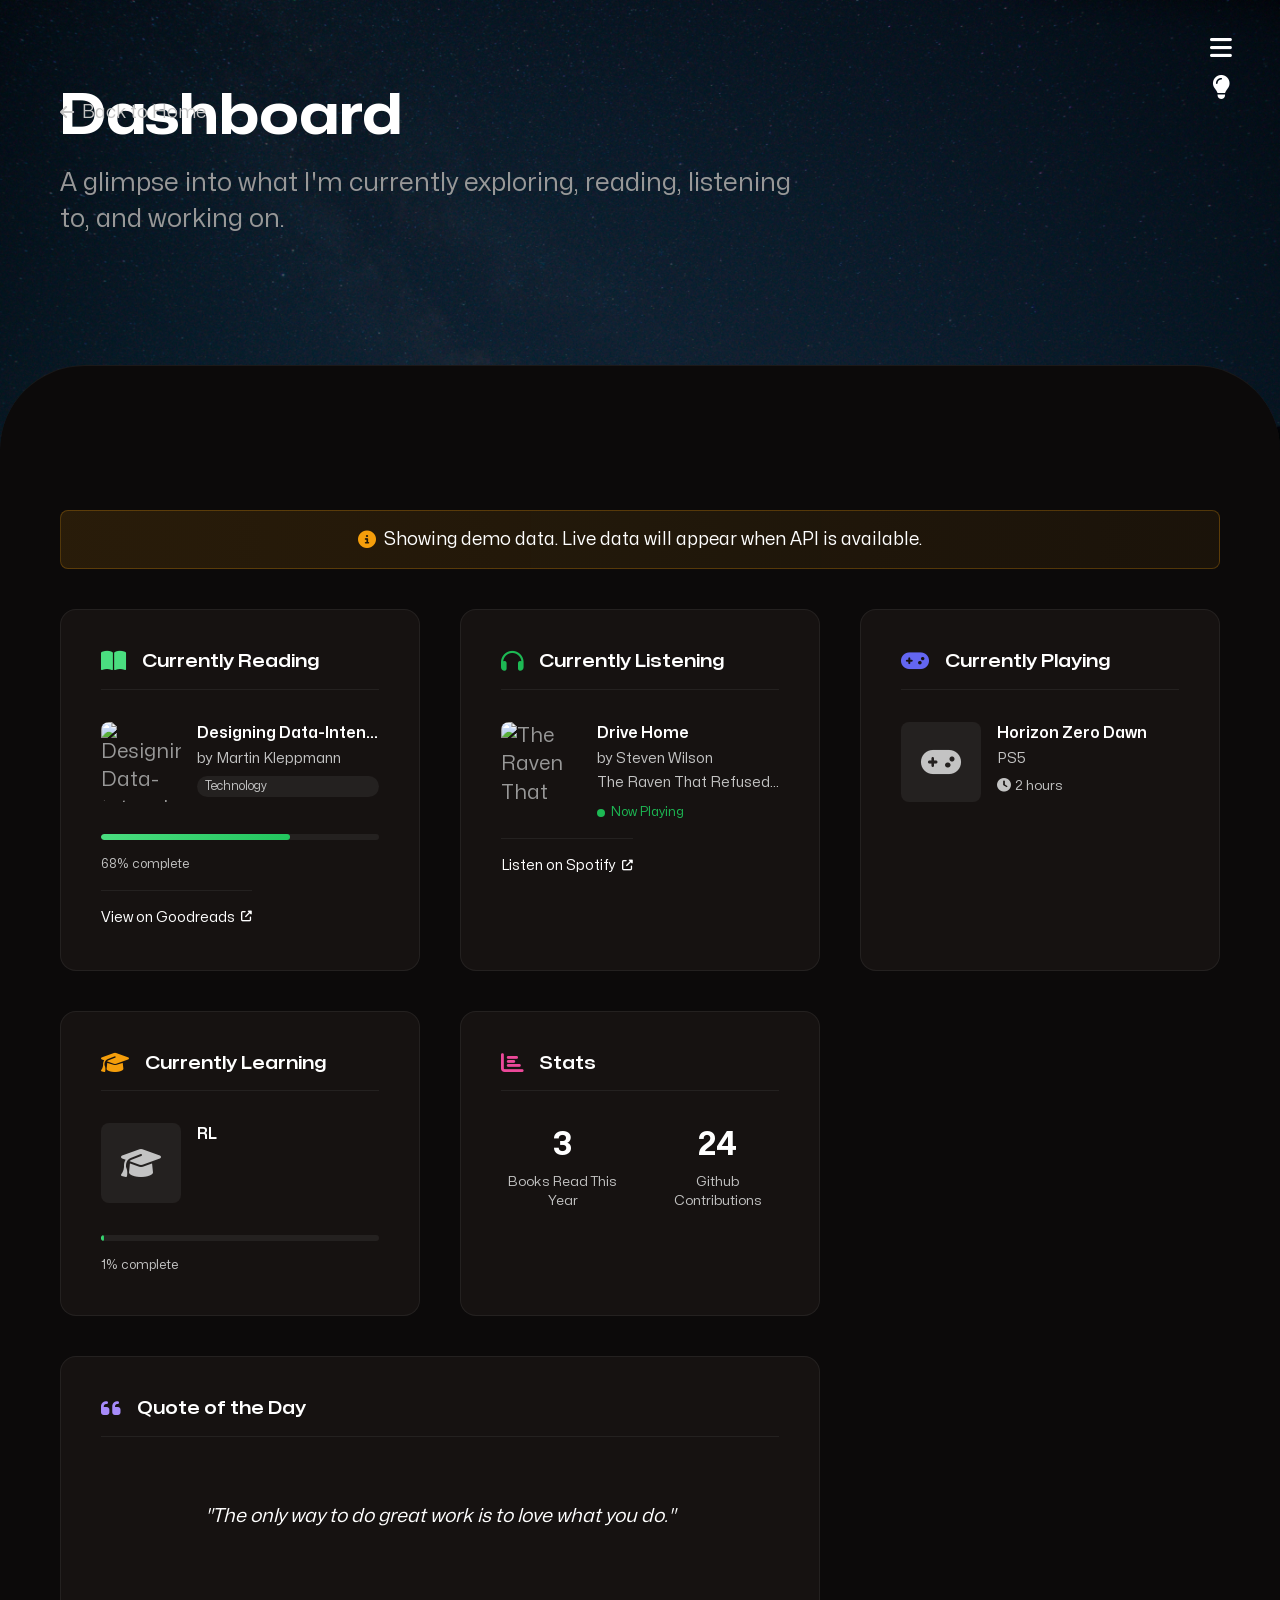
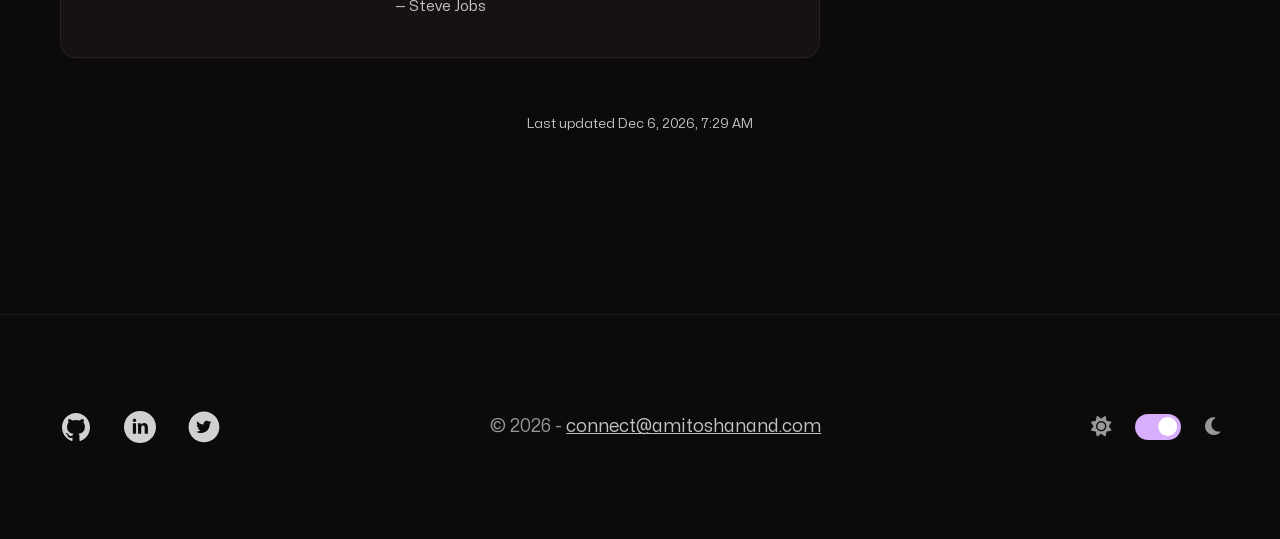
==== commit dc70ada5: "fix for back button and smaller screen" ====
--- a/dashboard.html
+++ b/dashboard.html
@@ -15,37 +15,47 @@
   <meta name="viewport" content="width=device-width, initial-scale=1.0" />
   <meta name="robots" content="index, follow" />
 
-  <meta name="description" content="Dashboard - See what Amitosh is currently reading, listening to, and more." />
+  <meta name="description"
+    content="Dashboard - What I'm currently reading, listening to, and more." />
 
+  <!-- Google / Search Engine Tags -->
   <meta itemprop="name" content="Amitosh Anand - Dashboard">
-  <meta itemprop="description" content="Dashboard - See what Amitosh is currently reading, listening to, and more.">
+  <meta itemprop="description"
+    content="Dashboard - What I'm currently reading, listening to, and more.">
+  <meta itemprop="image" content="assets/images/sharing-card.png">
 
+  <!-- Facebook Meta Tags -->
   <meta property="og:url" content="https://amitoshanand.com/dashboard">
   <meta property="og:type" content="website">
   <meta property="og:title" content="Amitosh Anand - Dashboard">
-  <meta property="og:description" content="Dashboard - See what Amitosh is currently reading, listening to, and more.">
+  <meta property="og:description"
+    content="Dashboard - What I'm currently reading, listening to, and more.">
+  <meta property="og:image" content="assets/images/sharing-card.png">
 
+  <!-- Twitter Meta Tags -->
   <meta name="twitter:card" content="summary_large_image">
   <meta name="twitter:title" content="Amitosh Anand - Dashboard">
-  <meta name="twitter:description" content="Dashboard - See what Amitosh is currently reading, listening to, and more.">
+  <meta name="twitter:description"
+    content="Dashboard - What I'm currently reading, listening to, and more.">
+  <meta name="twitter:image" content="assets/images/sharing-card.png">
 
   <link rel="shortcut icon" href="assets/images/favicons.png" type="image/png" />
   <link rel="preload" href="assets/fonts/Mona-Sans.woff2" as="font" type="font/woff2" crossorigin />
   <link rel="stylesheet" href="style.css" />
   <link rel="stylesheet" href="https://cdnjs.cloudflare.com/ajax/libs/font-awesome/6.6.0/css/all.min.css">
-  <script src="script.js" defer></script>
-  <script src="dashboard.js" defer></script>
 
   <title>Dashboard - Amitosh Anand</title>
 </head>
 
 <body>
+  <div id="preloader"></div>
+
   <script>
     const theme = localStorage.getItem("theme") || "dark";
     document.body.classList.add(theme);
   </script>
 
-  <header class="dashboard-header">
+  <header class="header dashboard-header">
     <div class="menu-btn-container">
       <div class="container">
         <button type="button" class="menu-btn"><i class="fas fa-bars"></i></button>
@@ -53,7 +63,7 @@
       </div>
     </div>
 
-    <nav class="nav hidden">
+    <nav class="nav hidden" aria-hidden="true">
       <ol class="nav-items">
         <li class="nav-item"><a href="index.html">Home</a></li>
         <li class="nav-item"><a href="index.html#work">My Work</a></li>
@@ -64,63 +74,44 @@
         </li>
       </ol>
     </nav>
+
+    <div class="container dashboard-top-bar">
+      <a href="index.html" class="back-link">
+        <i class="fas fa-arrow-left" aria-hidden="true"></i> Back to Home
+      </a>
+    </div>
+
+    <div class="container">
+      <div class="header-textbox dashboard-header-textbox">
+        <h1 class="h1">
+          <span>Dashboard</span>
+        </h1>
+        <p class="header-text">
+          A glimpse into what I'm currently exploring, reading, listening to, and working on.
+        </p>
+      </div>
+    </div>
   </header>
 
-  <main class="dashboard-main">
-    <div class="container">
-      <div class="dashboard-hero">
-        <a href="index.html" class="back-link">
-          <i class="fas fa-arrow-left"></i> Back to Home
-        </a>
-        <h1 class="h1 dashboard-title">Dashboard</h1>
-        <p class="dashboard-subtitle">What I'm currently up to</p>
-      </div>
+  <main>
+    <section class="dashboard-section">
+      <div class="container">
+        <div class="dashboard-grid" id="dashboard-content">
+          <!-- Loading State -->
+          <div class="dashboard-loading" id="dashboard-loading">
+            <div class="loading-spinner"></div>
+            <p>Loading dashboard data...</p>
+          </div>
 
-      <div class="dashboard-grid">
-        <!-- Currently Listening Card -->
-        <div class="dashboard-card listening-card" id="listening-card">
-          <div class="card-header">
-            <div class="card-icon">
-              <i class="fas fa-headphones"></i>
-            </div>
-            <h2 class="card-title">Currently Listening</h2>
-            <div class="status-indicator" id="playing-status">
-              <span class="pulse"></span>
-              <span class="status-text">Live</span>
-            </div>
-          </div>
-          <div class="card-content" id="listening-content">
-            <div class="loading-state">
-              <div class="spinner"></div>
-              <p>Loading...</p>
-            </div>
-          </div>
-        </div>
-
-        <!-- Currently Reading Card -->
-        <div class="dashboard-card reading-card" id="reading-card">
-          <div class="card-header">
-            <div class="card-icon">
-              <i class="fas fa-book-open"></i>
-            </div>
-            <h2 class="card-title">Currently Reading</h2>
-          </div>
-          <div class="card-content" id="reading-content">
-            <div class="loading-state">
-              <div class="spinner"></div>
-              <p>Loading...</p>
-            </div>
+          <!-- Error State -->
+          <div class="dashboard-error" id="dashboard-error" style="display: none;">
+            <i class="fas fa-exclamation-circle"></i>
+            <p>Unable to load dashboard data. Please try again later.</p>
+            <button class="btn btn-secondary" onclick="loadDashboardData()">Retry</button>
           </div>
         </div>
       </div>
-
-      <div class="dashboard-footer">
-        <p class="last-updated" id="last-updated">
-          <i class="fas fa-clock"></i>
-          <span>Fetching latest data...</span>
-        </p>
-      </div>
-    </div>
+    </section>
   </main>
 
   <footer class="footer">
@@ -129,24 +120,23 @@
         <nav>
           <ol class="footer-links">
             <li class="footer-link">
-              <a title="GitHub" href="https://github.com/amitex007" target="_blank" rel="noopener">
-                <img loading="lazy" src="assets/images/social-links/github.svg" alt="GitHub" />
-              </a>
+              <a title="GitHub" href="https://github.com/amitex007" target="_blank" rel="noopener"><img
+                  loading="lazy" src="assets/images/social-links/github.svg" alt="GitHub" /></a>
             </li>
             <li class="footer-link">
-              <a title="Linkedin" href="https://www.linkedin.com/in/amitoshanand/" target="_blank" rel="noopener">
-                <img loading="lazy" src="assets/images/social-links/linkedin.svg" alt="Linkedin" />
-              </a>
+              <a title="Linkedin" href="https://www.linkedin.com/in/amitoshanand/" target="_blank"
+                rel="noopener"><img loading="lazy" src="assets/images/social-links/linkedin.svg"
+                  alt="Linkedin" /></a>
             </li>
             <li class="footer-link">
-              <a title="Twitter" href="https://x.com/amitex007" target="_blank" rel="noopener">
-                <img loading="lazy" src="assets/images/social-links/twitter.svg" alt="Twitter" />
-              </a>
+              <a title="Twitter" href="https://x.com/amitex007" target="_blank" rel="noopener"><img
+                  loading="lazy" src="assets/images/social-links/twitter.svg" alt="Twitter" /></a>
             </li>
           </ol>
         </nav>
         <p class="footer-text">
-          &copy; <span>2024</span> - <a class="text-light" href="mailto:connect@amitoshanand.com">connect@amitoshanand.com</a>
+          &copy; <span id="footer-year">2024</span> - <a class="text-light"
+            href="mailto:connect@amitoshanand.com">connect@amitoshanand.com</a>
         </p>
         <label class="theme-switch" for="theme-switch">
           <i class="fas fa-sun"></i>
@@ -156,6 +146,8 @@
       </div>
     </div>
   </footer>
+
+  <script src="dashboard.js"></script>
 </body>
 
 </html>
--- a/style.css
+++ b/style.css
@@ -256,6 +256,7 @@
 .hidden {
   visibility: hidden;
   transform: translateX(-100%);
+  pointer-events: none;
 }
 
 .transform {
@@ -1600,56 +1601,158 @@
 }
 
 /* --------------------------------- */
-/* ----- Dashboard Page -----*/
+/* ----- Dashboard -----*/
 /* --------------------------------- */
 
 .dashboard-header {
-  min-height: auto;
-  padding-block: var(--gutter-medium);
-  background-color: var(--bg-color-primary);
-}
-
-.dashboard-main {
-  background-color: var(--bg-color-primary);
-  min-height: calc(100vh - 200px);
-  padding-block: var(--gutter-large);
-}
-
-.dashboard-hero {
-  text-align: center;
-  margin-bottom: var(--gutter-x-large);
-  padding-top: 4rem;
+  min-block-size: 50vh;
+}
+
+.dashboard-header-textbox {
+  top: 40%;
+}
+
+.dashboard-top-bar {
+  position: relative;
+  z-index: 5;
+  padding-block-start: 5.5rem;
+  padding-block-end: 0;
 }
 
 .back-link {
   display: inline-flex;
   align-items: center;
-  gap: 0.5rem;
-  color: var(--body);
+  gap: var(--gutter-nano);
+  color: var(--sub);
   text-decoration: none;
   font-size: var(--text-small);
-  margin-bottom: var(--gutter-small);
+  margin-block-end: 0;
+  padding: 0.75rem 0;
+  min-height: 44px;
+  position: relative;
+  z-index: 5;
+  -webkit-tap-highlight-color: transparent;
+  touch-action: manipulation;
   transition: color 0.3s ease;
 }
 
-.back-link:hover {
+.back-link:hover,
+.back-link:focus-visible {
   color: var(--important);
 }
 
-.dashboard-title {
-  margin-bottom: var(--gutter-nano);
-}
-
-.dashboard-subtitle {
-  font-size: var(--text-medium);
-  color: var(--body);
+.back-link i {
+  font-size: 0.9em;
+}
+
+.dashboard-section {
+  padding-block: var(--gutter-x-large);
+  overflow-x: clip;
 }
 
 .dashboard-grid {
   display: grid;
-  grid-template-columns: repeat(auto-fit, minmax(min(100%, 320px), 1fr));
+  grid-template-columns: 1fr;
   gap: var(--gutter-medium);
-  margin-bottom: var(--gutter-large);
+  padding-block-start: var(--gutter-small);
+  width: 100%;
+  min-width: 0;
+}
+
+@media (min-width: 640px) {
+  .dashboard-grid {
+    grid-template-columns: repeat(auto-fit, minmax(min(100%, 280px), 1fr));
+  }
+}
+
+@media (max-width: 768px) {
+  .dashboard-header {
+    min-block-size: auto;
+    padding-block-end: var(--gutter-medium);
+  }
+
+  .dashboard-header-textbox {
+    position: relative;
+    top: auto;
+    transform: none;
+    text-align: center;
+    padding-block-start: var(--gutter-small);
+  }
+
+  .dashboard-top-bar {
+    padding-block-start: 4.75rem;
+  }
+
+  .dashboard-section {
+    padding-block: var(--gutter-large);
+  }
+
+  .dashboard-card {
+    padding: var(--gutter-small);
+  }
+
+  .card-title,
+  .card-subtitle,
+  .card-album,
+  .card-instructor {
+    white-space: normal;
+    overflow-wrap: anywhere;
+  }
+
+  .card-media {
+    flex-wrap: wrap;
+  }
+
+  .dashboard-quote {
+    font-size: 1.05rem;
+    padding: var(--gutter-micro);
+  }
+
+  .stat-value {
+    font-size: 1.6rem;
+  }
+
+  .stats-grid {
+    grid-template-columns: repeat(2, minmax(0, 1fr));
+  }
+}
+
+.dashboard-loading,
+.dashboard-error {
+  grid-column: 1 / -1;
+  display: flex;
+  flex-direction: column;
+  align-items: center;
+  justify-content: center;
+  padding: var(--gutter-x-large);
+  text-align: center;
+  color: var(--sub);
+}
+
+.loading-spinner {
+  width: 48px;
+  height: 48px;
+  border: 4px solid var(--border);
+  border-top-color: var(--important);
+  border-radius: 50%;
+  animation: spinner 1s linear infinite;
+  margin-block-end: var(--gutter-small);
+}
+
+@keyframes spinner {
+  to {
+    transform: rotate(360deg);
+  }
+}
+
+.dashboard-error i {
+  font-size: 3rem;
+  color: #ff5e5e;
+  margin-block-end: var(--gutter-small);
+}
+
+.dashboard-error button {
+  margin-block-start: var(--gutter-small);
 }
 
 .dashboard-card {
@@ -1665,551 +1768,316 @@
   box-shadow: var(--shadow);
 }
 
+.dashboard-card.wide-card {
+  grid-column: 1 / -1;
+}
+
+@media (min-width: 900px) {
+  .dashboard-card.wide-card {
+    grid-column: span 2;
+  }
+}
+
 .card-header {
   display: flex;
   align-items: center;
   gap: var(--gutter-micro);
-  margin-bottom: var(--gutter-medium);
-  flex-wrap: wrap;
+  margin-block-end: var(--gutter-small);
+  padding-block-end: var(--gutter-micro);
+  border-bottom: 1px solid var(--border);
 }
 
 .card-icon {
-  width: 40px;
-  height: 40px;
-  border-radius: 50%;
-  background: linear-gradient(135deg, #ff5e99, #ff8366);
-  display: flex;
-  align-items: center;
-  justify-content: center;
-  color: white;
-  font-size: 1.1rem;
-  flex-shrink: 0;
-}
-
-.card-title {
-  font-size: var(--h4);
-  color: var(--important);
-  flex: 1;
-  min-width: 0;
-}
-
-.status-indicator {
-  display: flex;
-  align-items: center;
-  gap: 0.4rem;
-  padding: 0.25rem 0.75rem;
-  background-color: rgba(0, 255, 136, 0.15);
-  border-radius: 1rem;
-  font-size: 0.75rem;
-  color: #00ff88;
-}
-
-.status-indicator.inactive {
-  background-color: rgba(136, 136, 136, 0.15);
-  color: #888;
-}
-
-.status-indicator .pulse {
-  width: 8px;
-  height: 8px;
-  background-color: #00ff88;
-  border-radius: 50%;
-  animation: pulse 1.5s infinite;
-}
-
-.status-indicator.inactive .pulse {
-  background-color: #888;
-  animation: none;
-}
-
-@keyframes pulse {
-  0%, 100% {
-    opacity: 1;
-    transform: scale(1);
-  }
-  50% {
-    opacity: 0.5;
-    transform: scale(0.8);
-  }
-}
-
-.card-content {
-  min-height: 120px;
-}
-
-.loading-state,
-.empty-state,
-.error-state {
-  display: flex;
-  flex-direction: column;
-  align-items: center;
-  justify-content: center;
-  min-height: 120px;
-  color: var(--body);
-  text-align: center;
-  padding: var(--gutter-small);
-}
-
-.spinner {
-  width: 32px;
-  height: 32px;
-  border: 3px solid var(--border);
-  border-top-color: var(--important);
-  border-radius: 50%;
-  animation: spin 1s linear infinite;
-  margin-bottom: var(--gutter-micro);
-}
-
-@keyframes spin {
-  to {
-    transform: rotate(360deg);
-  }
-}
-
-.empty-state i,
-.error-state i {
-  font-size: 2.5rem;
-  margin-bottom: var(--gutter-micro);
-  opacity: 0.5;
-}
-
-.empty-hint {
-  font-size: 0.85rem;
-  opacity: 0.7;
-  margin-top: 0.5rem;
-}
-
-.retry-btn {
-  margin-top: var(--gutter-micro);
-  padding: 0.5rem 1rem;
-  background-color: var(--important);
-  color: var(--bg-color-primary);
-  border: none;
-  border-radius: 0.5rem;
-  cursor: pointer;
-  font-size: 0.9rem;
-  display: inline-flex;
-  align-items: center;
-  gap: 0.5rem;
-  transition: opacity 0.3s ease;
-}
-
-.retry-btn:hover {
-  opacity: 0.9;
-}
-
-.song-link {
-  display: block;
-  text-decoration: none;
-  color: inherit;
-}
-
-.song-info {
-  display: flex;
-  gap: var(--gutter-medium);
-  align-items: flex-start;
-}
-
-.album-art-wrapper {
-  position: relative;
-  flex-shrink: 0;
-}
-
-.album-art {
-  width: 100px;
-  height: 100px;
-  border-radius: 8px;
-  object-fit: cover;
-  box-shadow: 0 4px 12px rgba(0, 0, 0, 0.3);
-}
-
-.playing-animation {
-  position: absolute;
-  bottom: 8px;
-  right: 8px;
-  display: flex;
-  align-items: flex-end;
-  gap: 2px;
-  padding: 4px 6px;
-  background-color: rgba(0, 0, 0, 0.7);
-  border-radius: 4px;
-}
-
-.playing-animation span {
-  width: 3px;
-  height: 12px;
-  background-color: #1DB954;
-  border-radius: 2px;
-  animation: soundwave 0.8s ease-in-out infinite;
-}
-
-.playing-animation span:nth-child(1) {
-  animation-delay: 0s;
-}
-
-.playing-animation span:nth-child(2) {
-  animation-delay: 0.2s;
-}
-
-.playing-animation span:nth-child(3) {
-  animation-delay: 0.4s;
-}
-
-@keyframes soundwave {
-  0%, 100% {
-    height: 4px;
-  }
-  50% {
-    height: 14px;
-  }
-}
-
-.song-details {
-  flex: 1;
-  min-width: 0;
-}
-
-.song-name {
+  font-size: 1.4rem;
+  color: var(--sub);
+}
+
+.reading-card .card-icon { color: #4ade80; }
+.music-card .card-icon { color: #1db954; }
+.watching-card .card-icon { color: #e50914; }
+.gaming-card .card-icon { color: #6366f1; }
+.learning-card .card-icon { color: #f59e0b; }
+.activity-card .card-icon { color: #06b6d4; }
+.stats-card .card-icon { color: #ec4899; }
+.quote-card .card-icon { color: #a78bfa; }
+
+.card-header h3 {
   font-size: 1.1rem;
   font-weight: 600;
   color: var(--important);
-  margin-bottom: 0.25rem;
-  word-wrap: break-word;
-  overflow-wrap: break-word;
-}
-
-.song-artist {
-  font-size: 0.95rem;
+}
+
+.card-content {
+  display: flex;
+  flex-direction: column;
+  gap: var(--gutter-micro);
+}
+
+.card-media {
+  display: flex;
+  gap: var(--gutter-micro);
+}
+
+.card-cover {
+  width: 80px;
+  height: 80px;
+  object-fit: cover;
+  border-radius: var(--gutter-nano);
+  flex-shrink: 0;
+}
+
+.card-cover-placeholder {
+  width: 80px;
+  height: 80px;
+  display: flex;
+  align-items: center;
+  justify-content: center;
+  background-color: var(--border);
+  border-radius: var(--gutter-nano);
+  flex-shrink: 0;
+}
+
+.card-cover-placeholder i {
+  font-size: 2rem;
   color: var(--sub);
-  margin-bottom: 0.25rem;
-}
-
-.song-album {
-  font-size: 0.85rem;
-  color: var(--body);
-  opacity: 0.8;
-}
-
-.spotify-badge {
-  display: inline-flex;
-  align-items: center;
-  gap: 0.5rem;
-  margin-top: var(--gutter-small);
-  padding: 0.5rem 1rem;
-  background-color: #1DB954;
-  color: white;
-  border-radius: 2rem;
-  font-size: 0.85rem;
-  font-weight: 500;
-  transition: transform 0.3s ease, background-color 0.3s ease;
-}
-
-.spotify-badge:hover {
-  background-color: #1ed760;
-  transform: scale(1.02);
-}
-
-.spotify-badge i {
-  font-size: 1.1rem;
-}
-
-.books-list {
+}
+
+.card-details {
   display: flex;
   flex-direction: column;
-  gap: var(--gutter-small);
-}
-
-.book-item {
-  display: flex;
-  gap: var(--gutter-small);
-  padding: var(--gutter-small);
-  background-color: var(--bg-color-primary);
-  border-radius: 8px;
-  transition: transform 0.3s ease;
-}
-
-.book-item:hover {
-  transform: translateX(4px);
-}
-
-.book-cover {
-  width: 60px;
-  height: 90px;
-  object-fit: cover;
-  border-radius: 4px;
-  box-shadow: 0 2px 8px rgba(0, 0, 0, 0.2);
-}
-
-.book-cover-placeholder {
-  width: 60px;
-  height: 90px;
-  background-color: var(--border);
-  border-radius: 4px;
-  display: flex;
-  align-items: center;
-  justify-content: center;
-  color: var(--body);
-  font-size: 1.5rem;
-}
-
-.book-details {
-  flex: 1;
+  gap: 4px;
   min-width: 0;
 }
 
-.book-title {
+.card-title {
   font-size: 1rem;
   font-weight: 600;
   color: var(--important);
-  margin-bottom: 0.25rem;
-}
-
-.book-author {
+  overflow: hidden;
+  text-overflow: ellipsis;
+  white-space: nowrap;
+}
+
+.card-subtitle,
+.card-album,
+.card-instructor {
   font-size: 0.9rem;
-  color: var(--body);
-}
-
-.book-progress {
-  display: flex;
-  align-items: center;
-  gap: 0.5rem;
-  margin-top: 0.5rem;
+  color: var(--sub);
+  overflow: hidden;
+  text-overflow: ellipsis;
+  white-space: nowrap;
+}
+
+.card-tag,
+.card-platform {
+  display: inline-block;
+  font-size: 0.75rem;
+  padding: 2px 8px;
+  background-color: var(--border);
+  border-radius: var(--gutter-small);
+  color: var(--sub);
+  margin-block-start: 4px;
+}
+
+.card-stat,
+.card-achievement {
+  display: inline-flex;
+  align-items: center;
+  gap: 4px;
+  font-size: 0.85rem;
+  color: var(--sub);
+  margin-block-start: 4px;
+}
+
+.card-achievement i {
+  color: #f59e0b;
+}
+
+.now-playing,
+.recently-played {
+  display: inline-flex;
+  align-items: center;
+  gap: 6px;
+  font-size: 0.8rem;
+  color: var(--sub);
+  margin-block-start: 8px;
+}
+
+.now-playing {
+  color: #1db954;
+}
+
+.playing-indicator {
+  display: inline-block;
+  width: 8px;
+  height: 8px;
+  background-color: #1db954;
+  border-radius: 50%;
+  animation: pulse-playing 1.5s ease-in-out infinite;
+}
+
+@keyframes pulse-playing {
+  0%, 100% { opacity: 1; transform: scale(1); }
+  50% { opacity: 0.5; transform: scale(0.8); }
 }
 
 .progress-bar {
+  width: 100%;
+  height: 6px;
+  background-color: var(--border);
+  border-radius: 3px;
+  overflow: hidden;
+  margin-block-start: var(--gutter-micro);
+}
+
+.progress-fill {
+  height: 100%;
+  background: linear-gradient(90deg, #4ade80, #22c55e);
+  border-radius: 3px;
+  transition: width 0.5s ease;
+}
+
+.progress-text {
+  font-size: 0.8rem;
+  color: var(--sub);
+}
+
+.card-link {
+  display: inline-flex;
+  align-items: center;
+  gap: 6px;
+  font-size: 0.9rem;
+  color: var(--important);
+  text-decoration: none;
+  margin-block-start: var(--gutter-micro);
+  padding-block-start: var(--gutter-micro);
+  border-top: 1px solid var(--border);
+  transition: color 0.3s ease;
+}
+
+.card-link:hover {
+  color: var(--sub);
+}
+
+.card-link i {
+  font-size: 0.75em;
+}
+
+.activity-list {
+  list-style: none;
+  display: flex;
+  flex-direction: column;
+  gap: var(--gutter-micro);
+}
+
+.activity-item {
+  display: flex;
+  align-items: center;
+  gap: var(--gutter-micro);
+  padding: var(--gutter-nano);
+  border-radius: var(--gutter-nano);
+  transition: background-color 0.3s ease;
+}
+
+.activity-item:hover {
+  background-color: var(--border);
+}
+
+.activity-icon {
+  width: 32px;
+  height: 32px;
+  display: flex;
+  align-items: center;
+  justify-content: center;
+  background-color: var(--border);
+  border-radius: 50%;
+  flex-shrink: 0;
+}
+
+.activity-icon i {
+  font-size: 0.85rem;
+  color: var(--sub);
+}
+
+.activity-text {
   flex: 1;
-  height: 4px;
-  background-color: #1DB954;
-  border-radius: 2px;
-}
-
-.book-progress span {
-  font-size: 0.75rem;
-  color: var(--body);
-}
-
-.dashboard-footer {
+  font-size: 0.95rem;
+  color: var(--important);
+  overflow: hidden;
+  text-overflow: ellipsis;
+  white-space: nowrap;
+}
+
+.activity-time {
+  font-size: 0.8rem;
+  color: var(--sub);
+  flex-shrink: 0;
+}
+
+.stats-grid {
+  display: grid;
+  grid-template-columns: repeat(auto-fit, minmax(100px, 1fr));
+  gap: var(--gutter-small);
   text-align: center;
-  padding-top: var(--gutter-medium);
-  border-top: 1px solid var(--border);
-}
-
-.last-updated {
-  display: inline-flex;
-  align-items: center;
-  gap: 0.5rem;
-  font-size: 0.9rem;
-  color: var(--body);
-  flex-wrap: wrap;
+}
+
+.stat-item {
+  display: flex;
+  flex-direction: column;
+  gap: 4px;
+}
+
+.stat-value {
+  font-size: 2rem;
+  font-weight: 700;
+  color: var(--important);
+}
+
+.stat-label {
+  font-size: 0.85rem;
+  color: var(--sub);
+  text-transform: capitalize;
+}
+
+.dashboard-quote {
+  font-size: 1.2rem;
+  font-style: italic;
+  color: var(--important);
+  line-height: 1.6;
+  text-align: center;
+  padding: var(--gutter-small);
+}
+
+.quote-author {
+  font-size: 0.95rem;
+  color: var(--sub);
+  text-align: center;
+  margin-block-start: var(--gutter-micro);
+}
+
+.demo-banner {
+  grid-column: 1 / -1;
+  display: flex;
+  align-items: center;
   justify-content: center;
-}
-
-.update-date {
-  opacity: 0.7;
-}
-
-/* --------------------------------- */
-/* ----- Dashboard Responsive -----*/
-/* --------------------------------- */
-
-@media (max-width: 768px) {
-  .dashboard-hero {
-    padding-top: 5rem;
-  }
-
-  .dashboard-grid {
-    grid-template-columns: 1fr;
-    gap: var(--gutter-small);
-  }
-
-  .dashboard-card {
-    padding: var(--gutter-small);
-  }
-
-  .card-header {
-    gap: var(--gutter-nano);
-  }
-
-  .card-icon {
-    width: 36px;
-    height: 36px;
-    font-size: 1rem;
-  }
-
-  .card-title {
-    font-size: 1.1rem;
-  }
-}
-
-@media (max-width: 480px) {
-  .dashboard-main {
-    padding-block: var(--gutter-medium);
-  }
-
-  .dashboard-hero {
-    padding-top: 4.5rem;
-    margin-bottom: var(--gutter-medium);
-  }
-
-  .dashboard-title {
-    font-size: 1.8rem;
-  }
-
-  .dashboard-subtitle {
-    font-size: 1rem;
-  }
-
-  .dashboard-grid {
-    gap: var(--gutter-small);
-  }
-
-  .dashboard-card {
-    padding: var(--gutter-small);
-    border-radius: var(--gutter-nano);
-  }
-
-  .song-info {
-    flex-direction: column;
-    align-items: center;
-    text-align: center;
-    gap: var(--gutter-small);
-  }
-
-  .album-art {
-    width: 140px;
-    height: 140px;
-  }
-
-  .song-details {
-    width: 100%;
-  }
-
-  .song-name {
-    font-size: 1.1rem;
-  }
-
-  .song-artist {
-    font-size: 0.9rem;
-  }
-
-  .song-album {
-    font-size: 0.8rem;
-  }
-
-  .spotify-badge {
-    width: 100%;
-    justify-content: center;
-  }
-
-  .card-header {
-    flex-direction: column;
-    align-items: flex-start;
-    gap: var(--gutter-nano);
-  }
-
-  .status-indicator {
-    margin-left: 0;
-  }
-
-  .book-item {
-    padding: var(--gutter-nano);
-  }
-
-  .book-cover {
-    width: 50px;
-    height: 75px;
-  }
-
-  .book-cover-placeholder {
-    width: 50px;
-    height: 75px;
-  }
-
-  .last-updated {
-    flex-direction: column;
-    gap: 0.25rem;
-  }
-
-  .update-date {
-    font-size: 0.8rem;
-  }
-}
-
-@media (max-width: 380px) {
-  .dashboard-hero {
-    padding-top: 4rem;
-  }
-
-  .dashboard-title {
-    font-size: 1.6rem;
-  }
-
-  .dashboard-card {
-    padding: var(--gutter-nano);
-  }
-
-  .card-title {
-    font-size: 1rem;
-  }
-
-  .album-art {
-    width: 120px;
-    height: 120px;
-  }
-
-  .song-name {
-    font-size: 1rem;
-  }
-
-  .spotify-badge {
-    font-size: 0.8rem;
-    padding: 0.4rem 0.8rem;
-  }
-
-  .empty-state i,
-  .error-state i {
-    font-size: 2rem;
-  }
-
-  .empty-state p,
-  .error-state p {
-    font-size: 0.9rem;
-  }
-}
-
-@media (max-width: 320px) {
-  .dashboard-hero {
-    padding-top: 3.5rem;
-  }
-
-  .dashboard-title {
-    font-size: 1.4rem;
-  }
-
-  .dashboard-subtitle {
-    font-size: 0.9rem;
-  }
-
-  .card-icon {
-    width: 32px;
-    height: 32px;
-    font-size: 0.9rem;
-  }
-
-  .album-art {
-    width: 100px;
-    height: 100px;
-  }
-
-  .playing-animation {
-    bottom: 4px;
-    right: 4px;
-    padding: 3px 5px;
-  }
-
-  .playing-animation span {
-    width: 2px;
-    height: 10px;
-  }
-}
-
+  gap: var(--gutter-nano);
+  padding: var(--gutter-micro) var(--gutter-small);
+  background: linear-gradient(90deg, #f59e0b20, #f59e0b10);
+  border: 1px solid #f59e0b40;
+  border-radius: var(--gutter-nano);
+  color: var(--important);
+  font-size: var(--text-small);
+}
+
+.demo-banner i {
+  color: #f59e0b;
+}
+
+.dashboard-updated-at {
+  grid-column: 1 / -1;
+  text-align: center;
+  font-size: 0.85rem;
+  color: var(--sub);
+  margin-block-start: var(--gutter-micro);
+}
+
